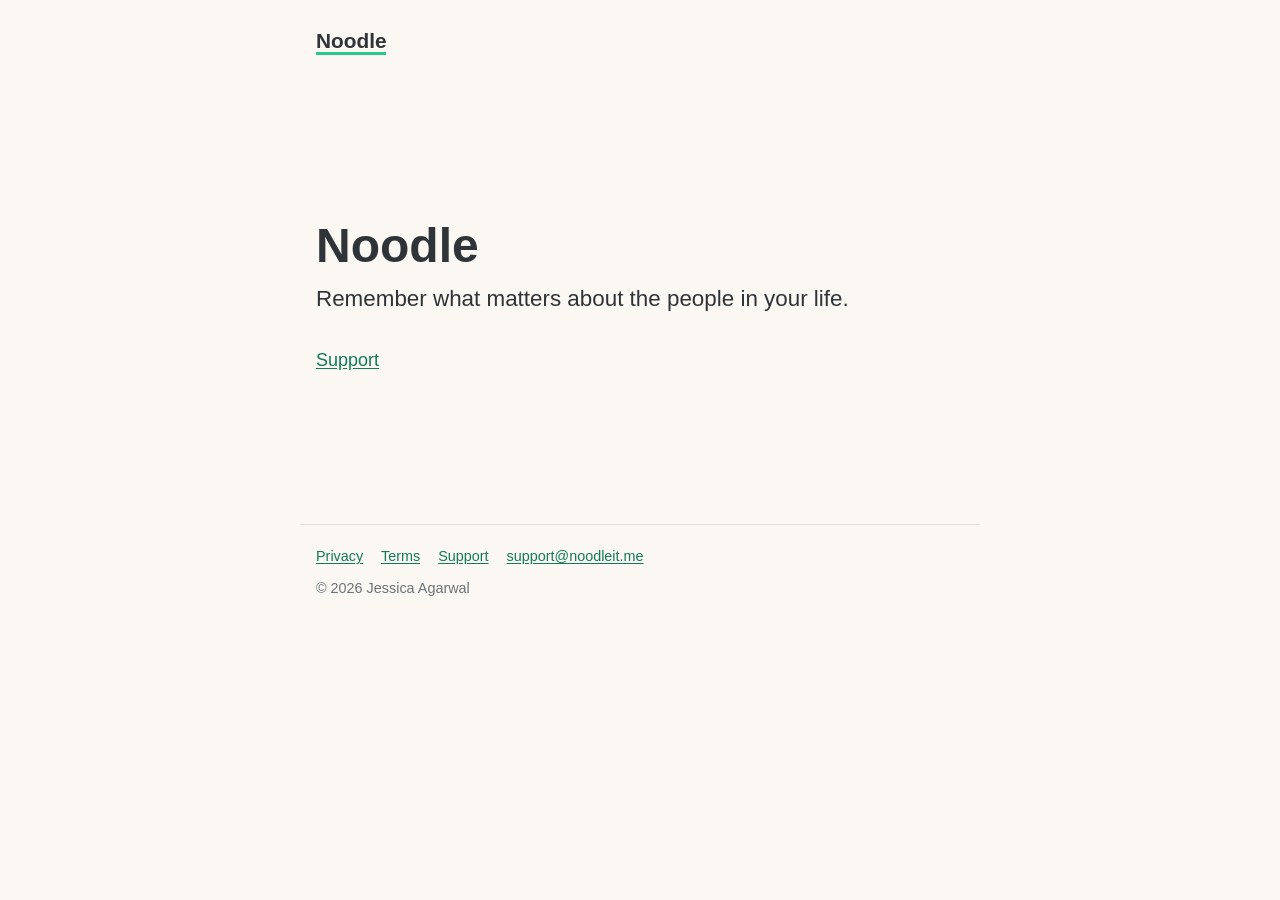
==== index.html @ 2bfbc7de "feat: noodleit.me static site (legal, support, delete-account, landing) Co-Authored-By: Claude Opus " ====
<!doctype html>
<html lang="en">
<head>
<meta charset="utf-8">
<meta name="viewport" content="width=device-width, initial-scale=1">
<meta name="color-scheme" content="light">
<title>Noodle</title>
<link rel="stylesheet" href="/style.css">
</head>
<body>
<header class="site-header"><a class="brand" href="/">Noodle</a></header>
<main>
<section class="hero">
<h1>Noodle</h1>
<p class="promise">Remember what matters about the people in your life.</p>
<!-- App Store badge goes here after approval -->
<p><a href="/support/">Support</a></p>
</section>
</main>
<footer class="site-footer">
<nav><a href="/privacy/">Privacy</a> <a href="/terms/">Terms</a> <a href="/support/">Support</a> <a href="mailto:support@noodleit.me">support@noodleit.me</a></nav>
<p>&copy; 2026 Jessica Agarwal</p>
</footer>
</body>
</html>
---- style.css ----
:root{--mint:#28C78E;--paper:#FBF8F3;--ink:#2F3438;--muted:#6b7378;--line:#e6e0d6}
*{box-sizing:border-box}
html{-webkit-text-size-adjust:100%}
body{margin:0;background:var(--paper);color:var(--ink);font:18px/1.65 -apple-system,BlinkMacSystemFont,"Segoe UI",Roboto,Helvetica,Arial,sans-serif}
.site-header,main,.site-footer{max-width:680px;margin:0 auto;padding-left:16px;padding-right:16px}
.site-header{padding-top:24px;padding-bottom:8px}
.brand{font-weight:700;font-size:1.3rem;color:var(--ink);text-decoration:none;border-bottom:3px solid var(--mint)}
main{padding-top:16px;padding-bottom:40px;overflow-wrap:anywhere}
h1{font-size:2rem;line-height:1.2;margin:1.2rem 0 .6rem}
h2{font-size:1.3rem;line-height:1.3;margin:2rem 0 .5rem}
h3{font-size:1.1rem;margin:1.5rem 0 .4rem}
a{color:#127a57;text-underline-offset:2px}
hr{border:0;border-top:1px solid var(--line);margin:1.5rem 0}
.trust{background:#fff;border-left:4px solid var(--mint);border-radius:6px;padding:12px 16px}
.table-wrap{overflow-x:auto;-webkit-overflow-scrolling:touch}
table{border-collapse:collapse;width:100%;font-size:.9rem;line-height:1.4}
th,td{border:1px solid var(--line);padding:8px;text-align:left;vertical-align:top}
th{background:#fff}
.hero{padding:15vh 0 10vh}
.hero h1{font-size:3rem;margin:0}
.promise{font-size:1.4rem;line-height:1.4;margin:.5rem 0 2rem}
.site-footer{border-top:1px solid var(--line);padding-top:20px;padding-bottom:40px;font-size:.9rem;color:var(--muted)}
.site-footer nav a{margin-right:14px;white-space:nowrap}
.site-footer p{margin:.5rem 0 0}
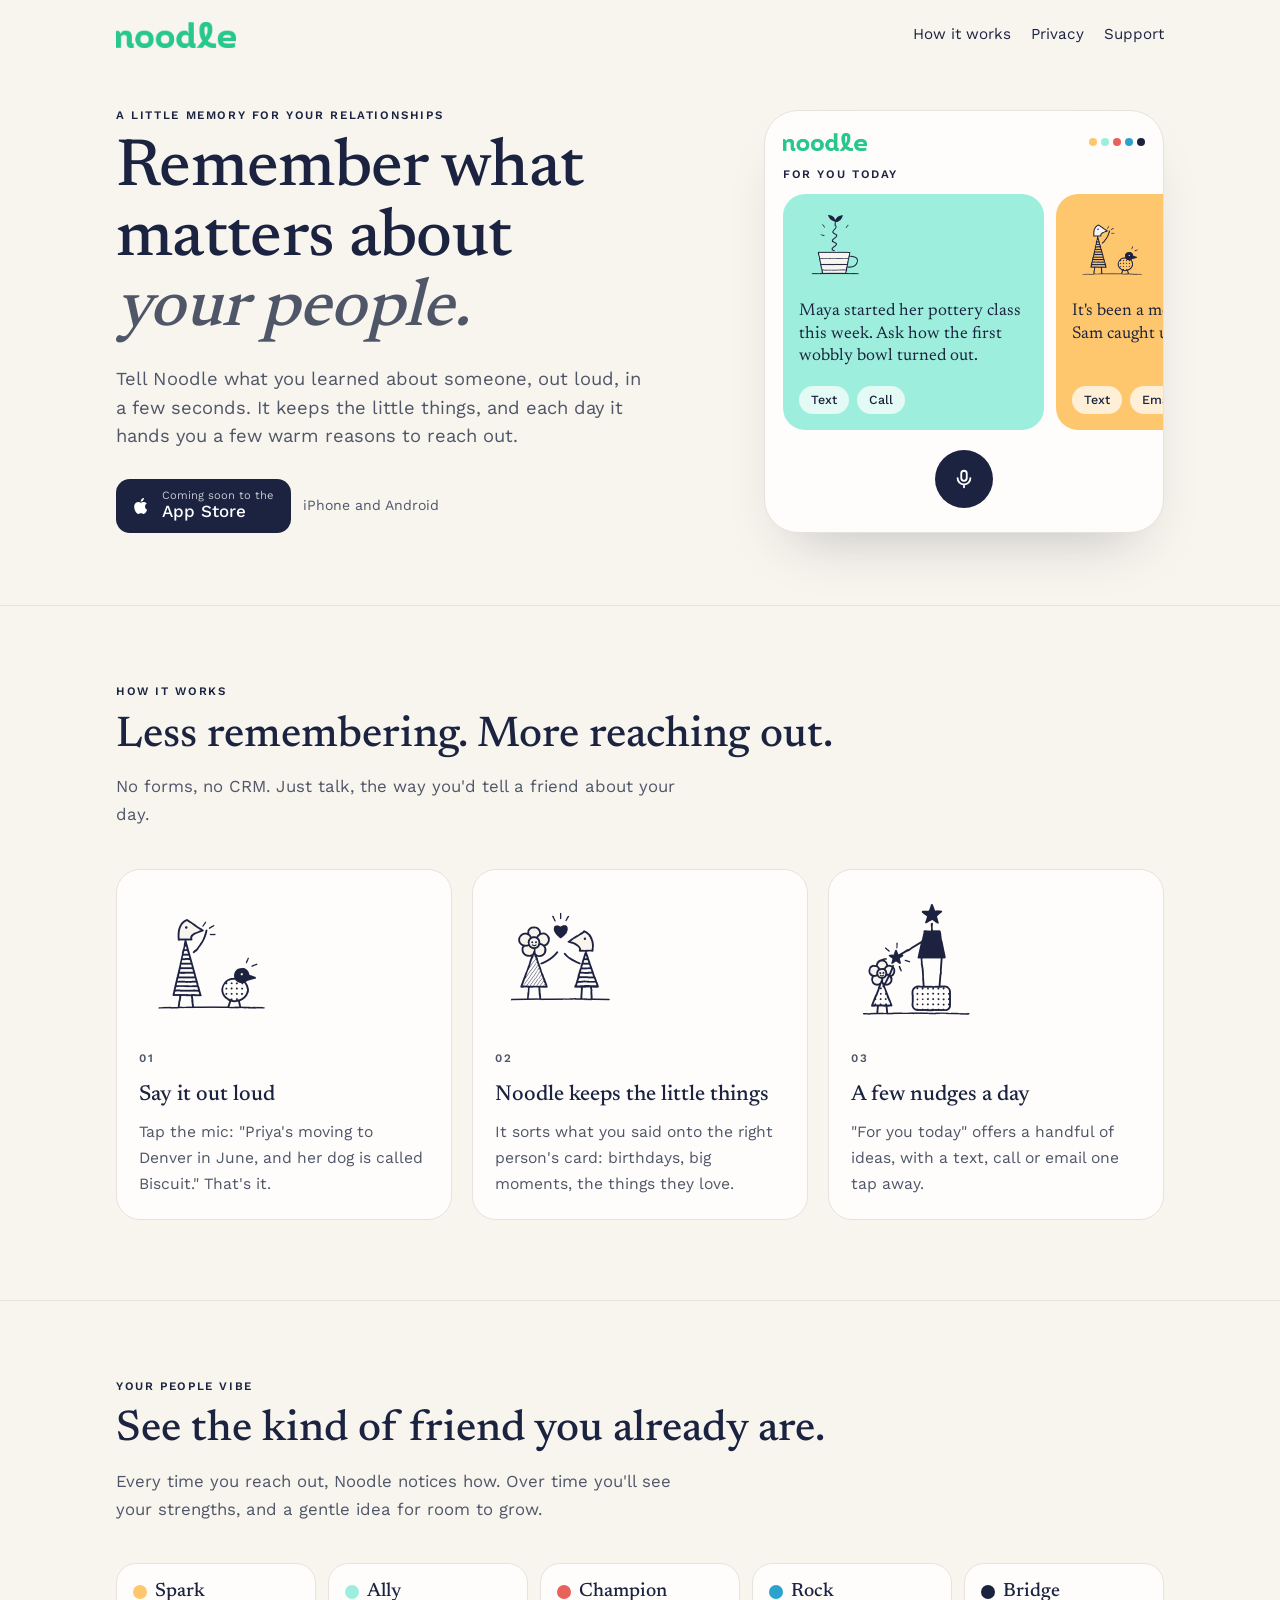
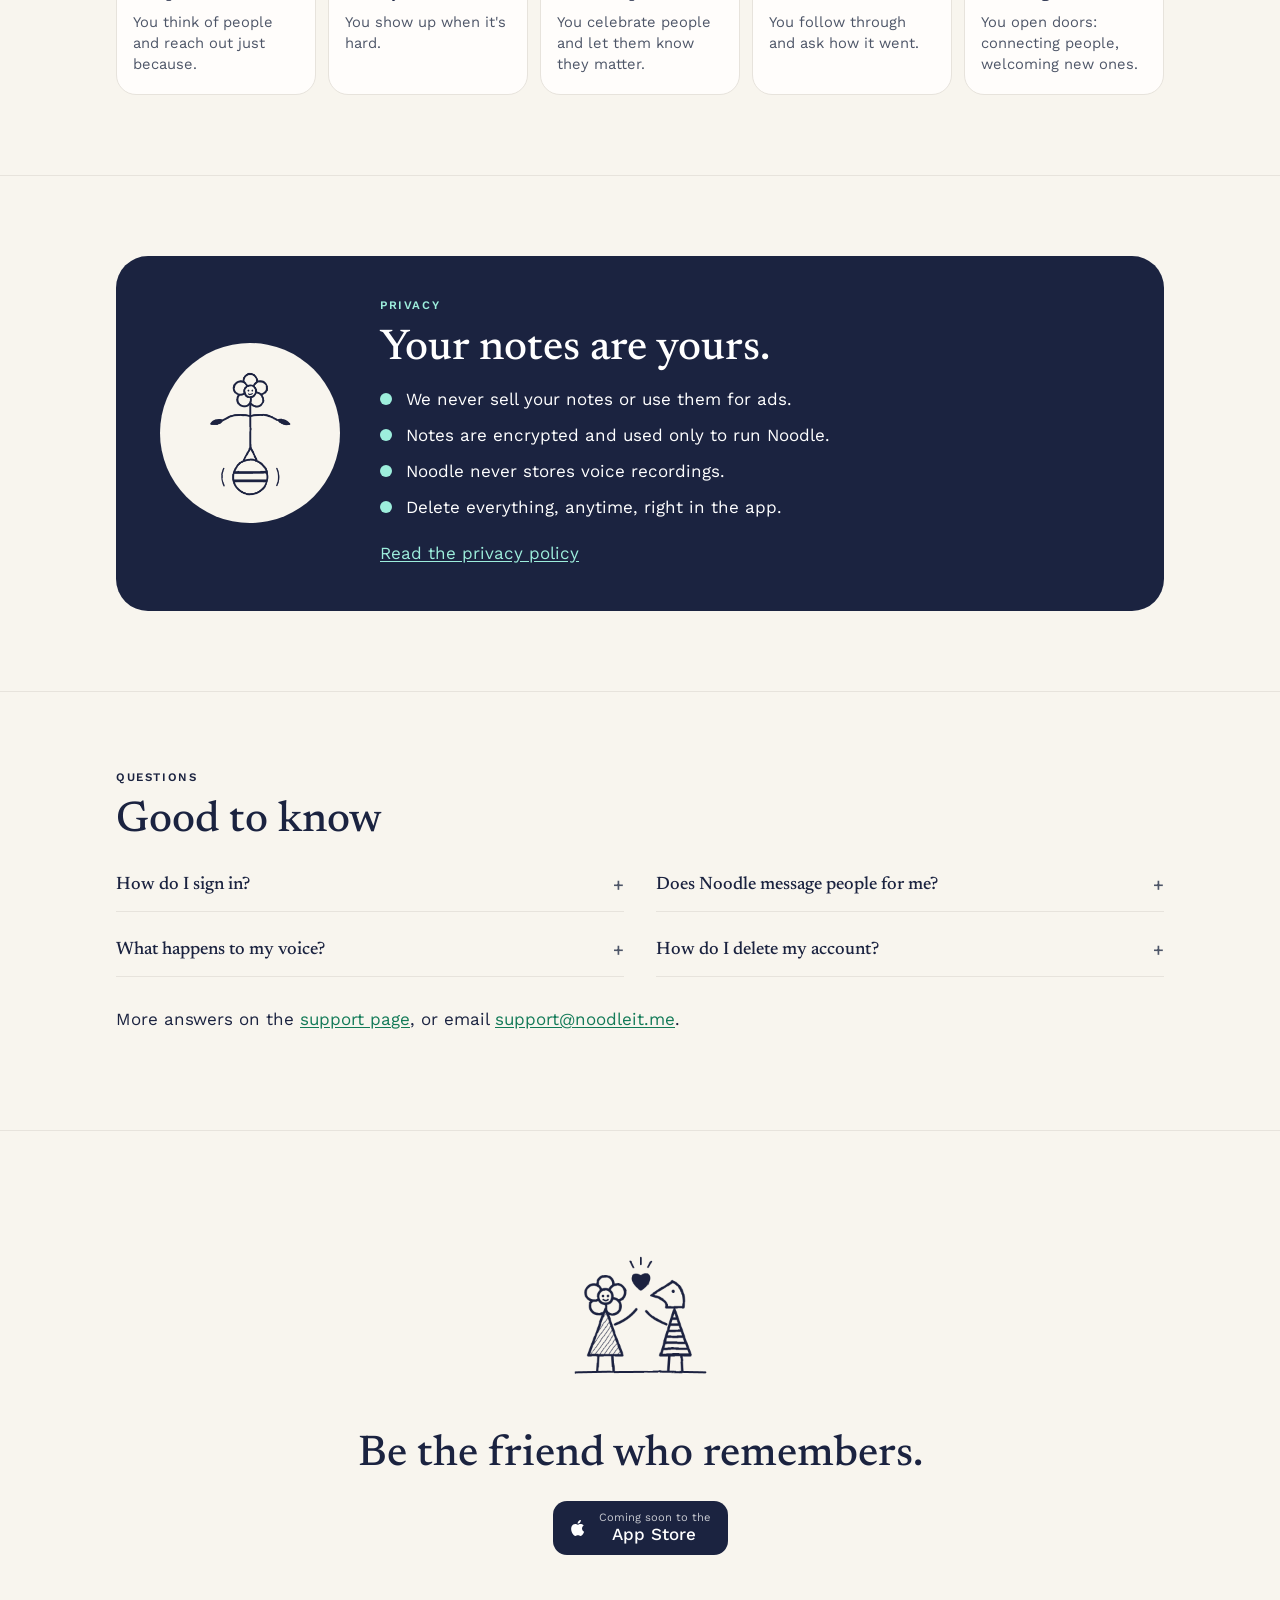
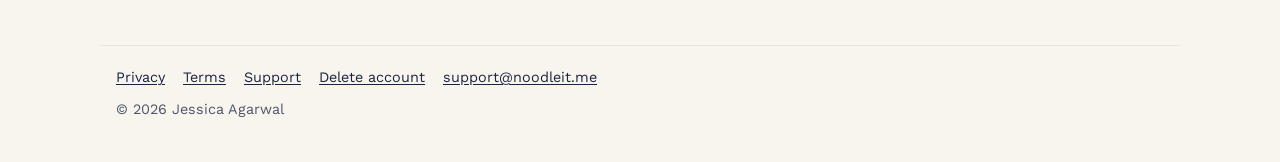
==== commit efaf24d1: "feat: one-page home in the app's Round-4 look Newsreader/Work Sans, navy + card tints, For-you-today" ====
--- a/index.html
+++ b/index.html
@@ -4,22 +4,162 @@
 <meta charset="utf-8">
 <meta name="viewport" content="width=device-width, initial-scale=1">
 <meta name="color-scheme" content="light">
-<title>Noodle</title>
+<title>Noodle — remember what matters about your people</title>
+<meta name="description" content="Noodle remembers the little things about the people in your life, and gives you a few warm reasons to reach out each day.">
+<meta property="og:title" content="Noodle">
+<meta property="og:description" content="Remember what matters about the people in your life.">
+<meta property="og:image" content="https://noodleit.me/img/icon.png">
+<link rel="icon" href="/favicon.png">
+<link rel="apple-touch-icon" href="/apple-touch-icon.png">
+<link rel="preload" href="/fonts/Newsreader-Regular.ttf" as="font" type="font/ttf" crossorigin>
 <link rel="stylesheet" href="/style.css">
 </head>
-<body>
-<header class="site-header"><a class="brand" href="/">Noodle</a></header>
+<body class="home">
+
+<div class="wrap">
+<header class="top">
+  <a href="/" aria-label="Noodle home"><img class="logo" src="/img/logo.png" alt="noodle" width="603" height="129"></a>
+  <nav>
+    <a class="opt" href="#how">How it works</a>
+    <a class="opt" href="#privacy">Privacy</a>
+    <a href="/support/">Support</a>
+  </nav>
+</header>
+</div>
+
 <main>
-<section class="hero">
-<h1>Noodle</h1>
-<p class="promise">Remember what matters about the people in your life.</p>
-<!-- App Store badge goes here after approval -->
-<p><a href="/support/">Support</a></p>
+<div class="wrap">
+  <section class="hero">
+    <div>
+      <p class="eyebrow">A little memory for your relationships</p>
+      <h1>Remember what matters about <em>your people.</em></h1>
+      <p class="lede">Tell Noodle what you learned about someone, out loud, in a few seconds. It keeps the little things, and each day it hands you a few warm reasons to reach out.</p>
+      <div class="get">
+        <!-- Swap for the official App Store badge + link after approval -->
+        <span class="store soon" aria-label="Coming soon to the App Store">
+          <svg viewBox="0 0 24 24" fill="#fff" aria-hidden="true"><path d="M16.37 12.6c-.02-2.2 1.8-3.26 1.88-3.31-1.03-1.5-2.62-1.7-3.18-1.73-1.35-.14-2.64.8-3.33.8-.69 0-1.74-.78-2.86-.76-1.47.02-2.83.86-3.59 2.17-1.53 2.66-.39 6.6 1.1 8.75.73 1.05 1.6 2.24 2.73 2.2 1.1-.05 1.51-.71 2.84-.71 1.32 0 1.7.71 2.86.69 1.18-.02 1.93-1.07 2.65-2.13.84-1.22 1.18-2.4 1.2-2.47-.03-.01-2.3-.88-2.3-3.5ZM14.2 6.13c.6-.73 1.01-1.75.9-2.76-.87.04-1.92.58-2.54 1.31-.56.64-1.05 1.68-.92 2.67.97.08 1.96-.49 2.56-1.22Z"/></svg>
+          <span><small>Coming soon to the</small>App Store</span>
+        </span>
+        <span class="note">iPhone and Android</span>
+      </div>
+    </div>
+
+    <div class="mock" aria-label="Example of Noodle's home screen">
+      <div class="bar">
+        <img src="/img/logo.png" alt="" width="603" height="129">
+        <span class="dots" aria-hidden="true"><i style="background:var(--spark)"></i><i style="background:var(--ally)"></i><i style="background:var(--champion)"></i><i style="background:var(--rock)"></i><i style="background:var(--bridge)"></i></span>
+      </div>
+      <p class="eyebrow">For you today</p>
+      <div class="cards" aria-hidden="true">
+        <div class="c" style="background:var(--mint)">
+          <img src="/img/joys.png" alt="">
+          <p>Maya started her pottery class this week. Ask how the first wobbly bowl turned out.</p>
+          <div class="acts"><span>Text</span><span>Call</span></div>
+        </div>
+        <div class="c" style="background:var(--butter)">
+          <img src="/img/hello.png" alt="">
+          <p>It's been a month since you and Sam caught up.</p>
+          <div class="acts"><span>Text</span><span>Email</span></div>
+        </div>
+      </div>
+      <div class="mic" aria-hidden="true"><span><svg viewBox="0 0 24 24" fill="none" stroke="#fff" stroke-width="2" stroke-linecap="round"><rect x="9" y="3" width="6" height="11" rx="3"/><path d="M5 11a7 7 0 0 0 14 0M12 18v3"/></svg></span></div>
+    </div>
+  </section>
+</div>
+
+<section class="band" id="how">
+<div class="wrap">
+  <p class="eyebrow">How it works</p>
+  <h2>Less remembering. More reaching out.</h2>
+  <p class="sub">No forms, no CRM. Just talk, the way you'd tell a friend about your day.</p>
+  <div class="steps">
+    <div class="step">
+      <img src="/img/hello.png" alt="" width="600" height="600">
+      <span class="n">01</span>
+      <h3>Say it out loud</h3>
+      <p>Tap the mic: "Priya's moving to Denver in June, and her dog is called Biscuit." That's it.</p>
+    </div>
+    <div class="step">
+      <img src="/img/friends.png" alt="" width="600" height="600">
+      <span class="n">02</span>
+      <h3>Noodle keeps the little things</h3>
+      <p>It sorts what you said onto the right person's card: birthdays, big moments, the things they love.</p>
+    </div>
+    <div class="step">
+      <img src="/img/reach.png" alt="" width="600" height="600">
+      <span class="n">03</span>
+      <h3>A few nudges a day</h3>
+      <p>"For you today" offers a handful of ideas, with a text, call or email one tap away.</p>
+    </div>
+  </div>
+</div>
+</section>
+
+<section class="band">
+<div class="wrap">
+  <p class="eyebrow">Your people vibe</p>
+  <h2>See the kind of friend you already are.</h2>
+  <p class="sub">Every time you reach out, Noodle notices how. Over time you'll see your strengths, and a gentle idea for room to grow.</p>
+  <div class="traits">
+    <div class="trait"><div class="sw"><i style="background:var(--spark)"></i>Spark</div><p>You think of people and reach out just because.</p></div>
+    <div class="trait"><div class="sw"><i style="background:var(--ally)"></i>Ally</div><p>You show up when it's hard.</p></div>
+    <div class="trait"><div class="sw"><i style="background:var(--champion)"></i>Champion</div><p>You celebrate people and let them know they matter.</p></div>
+    <div class="trait"><div class="sw"><i style="background:var(--rock)"></i>Rock</div><p>You follow through and ask how it went.</p></div>
+    <div class="trait"><div class="sw"><i style="background:var(--bridge)"></i>Bridge</div><p>You open doors: connecting people, welcoming new ones.</p></div>
+  </div>
+</div>
+</section>
+
+<section class="band" id="privacy">
+<div class="wrap">
+  <div class="privacy">
+    <img src="/img/balance.png" alt="" width="600" height="600">
+    <div>
+      <p class="eyebrow" style="color:var(--mint)">Privacy</p>
+      <h2>Your notes are yours.</h2>
+      <ul>
+        <li>We never sell your notes or use them for ads.</li>
+        <li>Notes are encrypted and used only to run Noodle.</li>
+        <li>Noodle never stores voice recordings.</li>
+        <li>Delete everything, anytime, right in the app.</li>
+      </ul>
+      <a href="/privacy/">Read the privacy policy</a>
+    </div>
+  </div>
+</div>
+</section>
+
+<section class="band" id="faq">
+<div class="wrap">
+  <p class="eyebrow">Questions</p>
+  <h2>Good to know</h2>
+  <div class="faq">
+    <details><summary>How do I sign in?</summary><p>Enter your email and Noodle sends you a one-time code. No password to remember.</p></details>
+    <details><summary>Does Noodle message people for me?</summary><p>No. Noodle suggests; you decide. Tapping Text, Call or Email opens your own phone app with you in control.</p></details>
+    <details><summary>What happens to my voice?</summary><p>It's turned into text on your phone when your phone supports it, otherwise by Apple's or Google's speech service. Recordings are never stored.</p></details>
+    <details><summary>How do I delete my account?</summary><p>In the app, open your profile and choose Delete account, or follow the steps on the <a href="/delete-account/">delete account page</a>.</p></details>
+  </div>
+  <p style="margin-top:28px">More answers on the <a href="/support/">support page</a>, or email <a href="mailto:support@noodleit.me">support@noodleit.me</a>.</p>
+</div>
+</section>
+
+<section class="band closer">
+<div class="wrap">
+  <img src="/img/friends.png" alt="" width="600" height="600">
+  <h2>Be the friend who remembers.</h2>
+  <div class="get">
+    <span class="store soon" aria-label="Coming soon to the App Store">
+      <svg viewBox="0 0 24 24" fill="#fff" aria-hidden="true"><path d="M16.37 12.6c-.02-2.2 1.8-3.26 1.88-3.31-1.03-1.5-2.62-1.7-3.18-1.73-1.35-.14-2.64.8-3.33.8-.69 0-1.74-.78-2.86-.76-1.47.02-2.83.86-3.59 2.17-1.53 2.66-.39 6.6 1.1 8.75.73 1.05 1.6 2.24 2.73 2.2 1.1-.05 1.51-.71 2.84-.71 1.32 0 1.7.71 2.86.69 1.18-.02 1.93-1.07 2.65-2.13.84-1.22 1.18-2.4 1.2-2.47-.03-.01-2.3-.88-2.3-3.5ZM14.2 6.13c.6-.73 1.01-1.75.9-2.76-.87.04-1.92.58-2.54 1.31-.56.64-1.05 1.68-.92 2.67.97.08 1.96-.49 2.56-1.22Z"/></svg>
+      <span><small>Coming soon to the</small>App Store</span>
+    </span>
+  </div>
+</div>
 </section>
 </main>
+
 <footer class="site-footer">
-<nav><a href="/privacy/">Privacy</a> <a href="/terms/">Terms</a> <a href="/support/">Support</a> <a href="mailto:support@noodleit.me">support@noodleit.me</a></nav>
-<p>&copy; 2026 Jessica Agarwal</p>
+  <nav><a href="/privacy/">Privacy</a><a href="/terms/">Terms</a><a href="/support/">Support</a><a href="/delete-account/">Delete account</a><a href="mailto:support@noodleit.me">support@noodleit.me</a></nav>
+  <p>&copy; 2026 Jessica Agarwal</p>
 </footer>
 </body>
 </html>
--- a/style.css
+++ b/style.css
@@ -1,24 +1,139 @@
-:root{--mint:#28C78E;--paper:#FBF8F3;--ink:#2F3438;--muted:#6b7378;--line:#e6e0d6}
+@font-face{font-family:"Newsreader";src:url(/fonts/Newsreader-Regular.ttf) format("truetype");font-weight:400;font-display:swap}
+@font-face{font-family:"Newsreader";src:url(/fonts/Newsreader-Medium.ttf) format("truetype");font-weight:500;font-display:swap}
+@font-face{font-family:"Work Sans";src:url(/fonts/WorkSans-Regular.ttf) format("truetype");font-weight:400;font-display:swap}
+@font-face{font-family:"Work Sans";src:url(/fonts/WorkSans-Medium.ttf) format("truetype");font-weight:500;font-display:swap}
+@font-face{font-family:"Work Sans";src:url(/fonts/WorkSans-SemiBold.ttf) format("truetype");font-weight:600;font-display:swap}
+
+/* Same palette as the app's Round-4 Home (src/theme.ts colors.home + trait colors). */
+:root{
+  --ground:#F8F5EE;--card:#FFFDFB;--navy:#1B2340;--muted:#4E5668;--line:#E7E3DC;
+  --mint:#9DEEDC;--coral:#FA8577;--butter:#FFC76D;--sky:#BFE3EE;
+  --spark:#FFC76D;--ally:#9DEEDC;--champion:#E8615C;--rock:#2BA3CB;--bridge:#1B2340;
+  --brand:#28C78E;--link:#127a57;
+  --serif:"Newsreader",Georgia,"Times New Roman",serif;
+  --sans:"Work Sans",-apple-system,BlinkMacSystemFont,"Segoe UI",Roboto,Helvetica,Arial,sans-serif;
+}
 *{box-sizing:border-box}
-html{-webkit-text-size-adjust:100%}
-body{margin:0;background:var(--paper);color:var(--ink);font:18px/1.65 -apple-system,BlinkMacSystemFont,"Segoe UI",Roboto,Helvetica,Arial,sans-serif}
+html{-webkit-text-size-adjust:100%;scroll-behavior:smooth}
+body{margin:0;background:var(--ground);color:var(--navy);font:17px/1.65 var(--sans)}
+img{max-width:100%;height:auto;display:block}
+a{color:var(--link);text-underline-offset:2px}
+
+/* ---------- Shared shell (legal / support pages) ---------- */
 .site-header,main,.site-footer{max-width:680px;margin:0 auto;padding-left:16px;padding-right:16px}
 .site-header{padding-top:24px;padding-bottom:8px}
-.brand{font-weight:700;font-size:1.3rem;color:var(--ink);text-decoration:none;border-bottom:3px solid var(--mint)}
+.brand{font:500 1.5rem/1 var(--serif);color:var(--navy);text-decoration:none;border-bottom:3px solid var(--brand)}
 main{padding-top:16px;padding-bottom:40px;overflow-wrap:anywhere}
-h1{font-size:2rem;line-height:1.2;margin:1.2rem 0 .6rem}
-h2{font-size:1.3rem;line-height:1.3;margin:2rem 0 .5rem}
-h3{font-size:1.1rem;margin:1.5rem 0 .4rem}
-a{color:#127a57;text-underline-offset:2px}
+h1,h2,h3{font-family:var(--serif);font-weight:500;color:var(--navy)}
+h1{font-size:2.2rem;line-height:1.15;margin:1.2rem 0 .6rem}
+h2{font-size:1.45rem;line-height:1.25;margin:2rem 0 .5rem}
+h3{font-size:1.15rem;margin:1.5rem 0 .4rem}
 hr{border:0;border-top:1px solid var(--line);margin:1.5rem 0}
-.trust{background:#fff;border-left:4px solid var(--mint);border-radius:6px;padding:12px 16px}
+.trust{background:var(--card);border-left:4px solid var(--brand);border-radius:10px;padding:12px 16px}
 .table-wrap{overflow-x:auto;-webkit-overflow-scrolling:touch}
 table{border-collapse:collapse;width:100%;font-size:.9rem;line-height:1.4}
 th,td{border:1px solid var(--line);padding:8px;text-align:left;vertical-align:top}
-th{background:#fff}
-.hero{padding:15vh 0 10vh}
-.hero h1{font-size:3rem;margin:0}
-.promise{font-size:1.4rem;line-height:1.4;margin:.5rem 0 2rem}
+th{background:var(--card)}
 .site-footer{border-top:1px solid var(--line);padding-top:20px;padding-bottom:40px;font-size:.9rem;color:var(--muted)}
-.site-footer nav a{margin-right:14px;white-space:nowrap}
+.site-footer nav a{margin-right:14px;white-space:nowrap;color:var(--navy)}
 .site-footer p{margin:.5rem 0 0}
+
+/* ---------- Home page ---------- */
+.home .wrap{max-width:1080px;margin:0 auto;padding:0 16px}
+.home main{max-width:none;padding:0}
+.top{display:flex;align-items:center;justify-content:space-between;gap:16px;padding:22px 0}
+.top .logo{width:120px}
+.top nav{display:flex;gap:20px;font-size:.95rem}
+.top nav a{color:var(--navy);text-decoration:none}
+.top nav a:hover{text-decoration:underline}
+
+.eyebrow{font:600 .72rem/1 var(--sans);letter-spacing:.14em;text-transform:uppercase;color:var(--navy);margin:0 0 14px}
+
+.hero{display:grid;grid-template-columns:1.05fr .95fr;gap:48px;align-items:center;padding:40px 0 72px}
+.hero h1{font-size:clamp(2.5rem,5.6vw,4.2rem);line-height:1.04;letter-spacing:-.01em;margin:0 0 20px}
+.hero h1 em{font-style:italic;color:var(--muted)}
+.hero .lede{font-size:1.15rem;line-height:1.55;color:var(--muted);max-width:30em;margin:0 0 28px}
+.get{display:flex;flex-wrap:wrap;gap:12px;align-items:center}
+.store{display:inline-flex;align-items:center;gap:10px;background:var(--navy);color:#fff;text-decoration:none;
+  border-radius:14px;padding:11px 18px 11px 14px;font-weight:500;line-height:1.15}
+.store small{display:block;font-size:.7rem;opacity:.75;font-weight:400}
+.store svg{width:22px;height:22px;flex:none}
+.store.soon{cursor:default}
+.get .note{font-size:.88rem;color:var(--muted)}
+
+/* Phone-ish mock of Home's "For you today" row */
+.mock{position:relative;background:var(--card);border:1px solid var(--line);border-radius:34px;padding:22px 18px 24px;
+  box-shadow:0 30px 60px -30px rgba(27,35,64,.28);max-width:400px;width:100%;margin-left:auto;overflow:hidden}
+.mock .bar{display:flex;align-items:center;justify-content:space-between;margin-bottom:18px}
+.mock .bar img{width:84px}
+.dots{display:flex;gap:4px}
+.dots i{width:8px;height:8px;border-radius:50%;display:block}
+.mock .head{font:400 1.2rem/1.3 var(--serif);margin:0 0 18px}
+.cards{display:flex;gap:12px}
+.c{flex:0 0 72%;border-radius:22px;padding:16px;display:flex;flex-direction:column;gap:10px;min-height:236px}
+.c img{width:84px;margin:-4px 0 0 -6px}
+.c p{font:400 1.06rem/1.32 var(--serif);margin:0;flex:1}
+.c .acts{display:flex;gap:8px}
+.c .acts span{font:500 .78rem/1 var(--sans);background:rgba(255,255,255,.72);border-radius:999px;padding:8px 12px}
+.mic{display:flex;justify-content:center;margin-top:20px}
+.mic span{width:58px;height:58px;border-radius:50%;background:var(--navy);display:grid;place-items:center}
+.mic svg{width:22px;height:22px}
+
+.band{padding:80px 0;border-top:1px solid var(--line)}
+.band h2{font-size:clamp(1.9rem,3.6vw,2.7rem);line-height:1.1;margin:0 0 14px;max-width:18em}
+.band .sub{color:var(--muted);max-width:34em;margin:0 0 40px;font-size:1.05rem}
+
+.steps{display:grid;grid-template-columns:repeat(3,1fr);gap:20px}
+.step{background:var(--card);border:1px solid var(--line);border-radius:24px;padding:22px}
+.step img{width:150px;margin:-6px 0 6px -10px}
+.step .n{font:600 .72rem/1 var(--sans);letter-spacing:.14em;color:var(--muted)}
+.step h3{font-size:1.35rem;margin:8px 0 6px}
+.step p{margin:0;color:var(--muted);font-size:.98rem}
+
+.traits{display:grid;grid-template-columns:repeat(5,1fr);gap:12px}
+.trait{border-radius:20px;padding:18px 16px;background:var(--card);border:1px solid var(--line)}
+.trait .sw{display:flex;align-items:center;gap:8px;font:500 1.2rem/1 var(--serif);margin-bottom:10px}
+.trait .sw i{width:14px;height:14px;border-radius:50%;display:block}
+.trait p{margin:0;font-size:.92rem;line-height:1.45;color:var(--muted)}
+
+.privacy{display:grid;grid-template-columns:auto 1fr;gap:40px;align-items:center;background:var(--navy);color:#fff;
+  border-radius:32px;padding:44px}
+.privacy img{width:180px;background:var(--ground);border-radius:50%;padding:12px}
+.privacy h2{color:#fff;margin:0 0 12px}
+.privacy ul{list-style:none;padding:0;margin:0 0 18px;display:grid;gap:8px}
+.privacy li{padding-left:26px;position:relative}
+.privacy li:before{content:"";position:absolute;left:0;top:.5em;width:12px;height:12px;border-radius:50%;background:var(--mint)}
+.privacy a{color:var(--mint)}
+
+.faq{display:grid;grid-template-columns:repeat(2,1fr);gap:12px 32px;align-items:start}
+.faq details{border-bottom:1px solid var(--line);padding:14px 0}
+.faq summary{cursor:pointer;font:500 1.12rem/1.35 var(--serif);list-style:none;display:flex;justify-content:space-between;gap:12px}
+.faq summary::-webkit-details-marker{display:none}
+.faq summary:after{content:"+";font-family:var(--sans);color:var(--muted)}
+.faq details[open] summary:after{content:"–"}
+.faq details p{margin:10px 0 0;color:var(--muted);font-size:.98rem}
+
+.closer{text-align:center;padding:90px 0}
+.closer img{width:200px;margin:0 auto 10px}
+.closer h2{margin:0 auto 22px;max-width:16em}
+.closer .get{justify-content:center}
+
+.home .site-footer{max-width:1080px}
+.home .site-footer nav{display:flex;flex-wrap:wrap;gap:6px 18px}
+.home .site-footer nav a{margin:0}
+
+@media (max-width:860px){
+  .hero{grid-template-columns:1fr;gap:40px;padding:20px 0 56px}
+  .mock{margin:0 auto}
+  .steps{grid-template-columns:1fr}
+  .traits{grid-template-columns:repeat(2,1fr)}
+  .traits .trait:last-child{grid-column:1 / -1}
+  .privacy{grid-template-columns:1fr;padding:32px 24px;gap:20px}
+  .privacy img{width:120px}
+  .faq{grid-template-columns:1fr}
+  .band{padding:60px 0}
+}
+@media (max-width:520px){
+  .top nav a.opt{display:none}
+  .c{flex-basis:80%}
+}
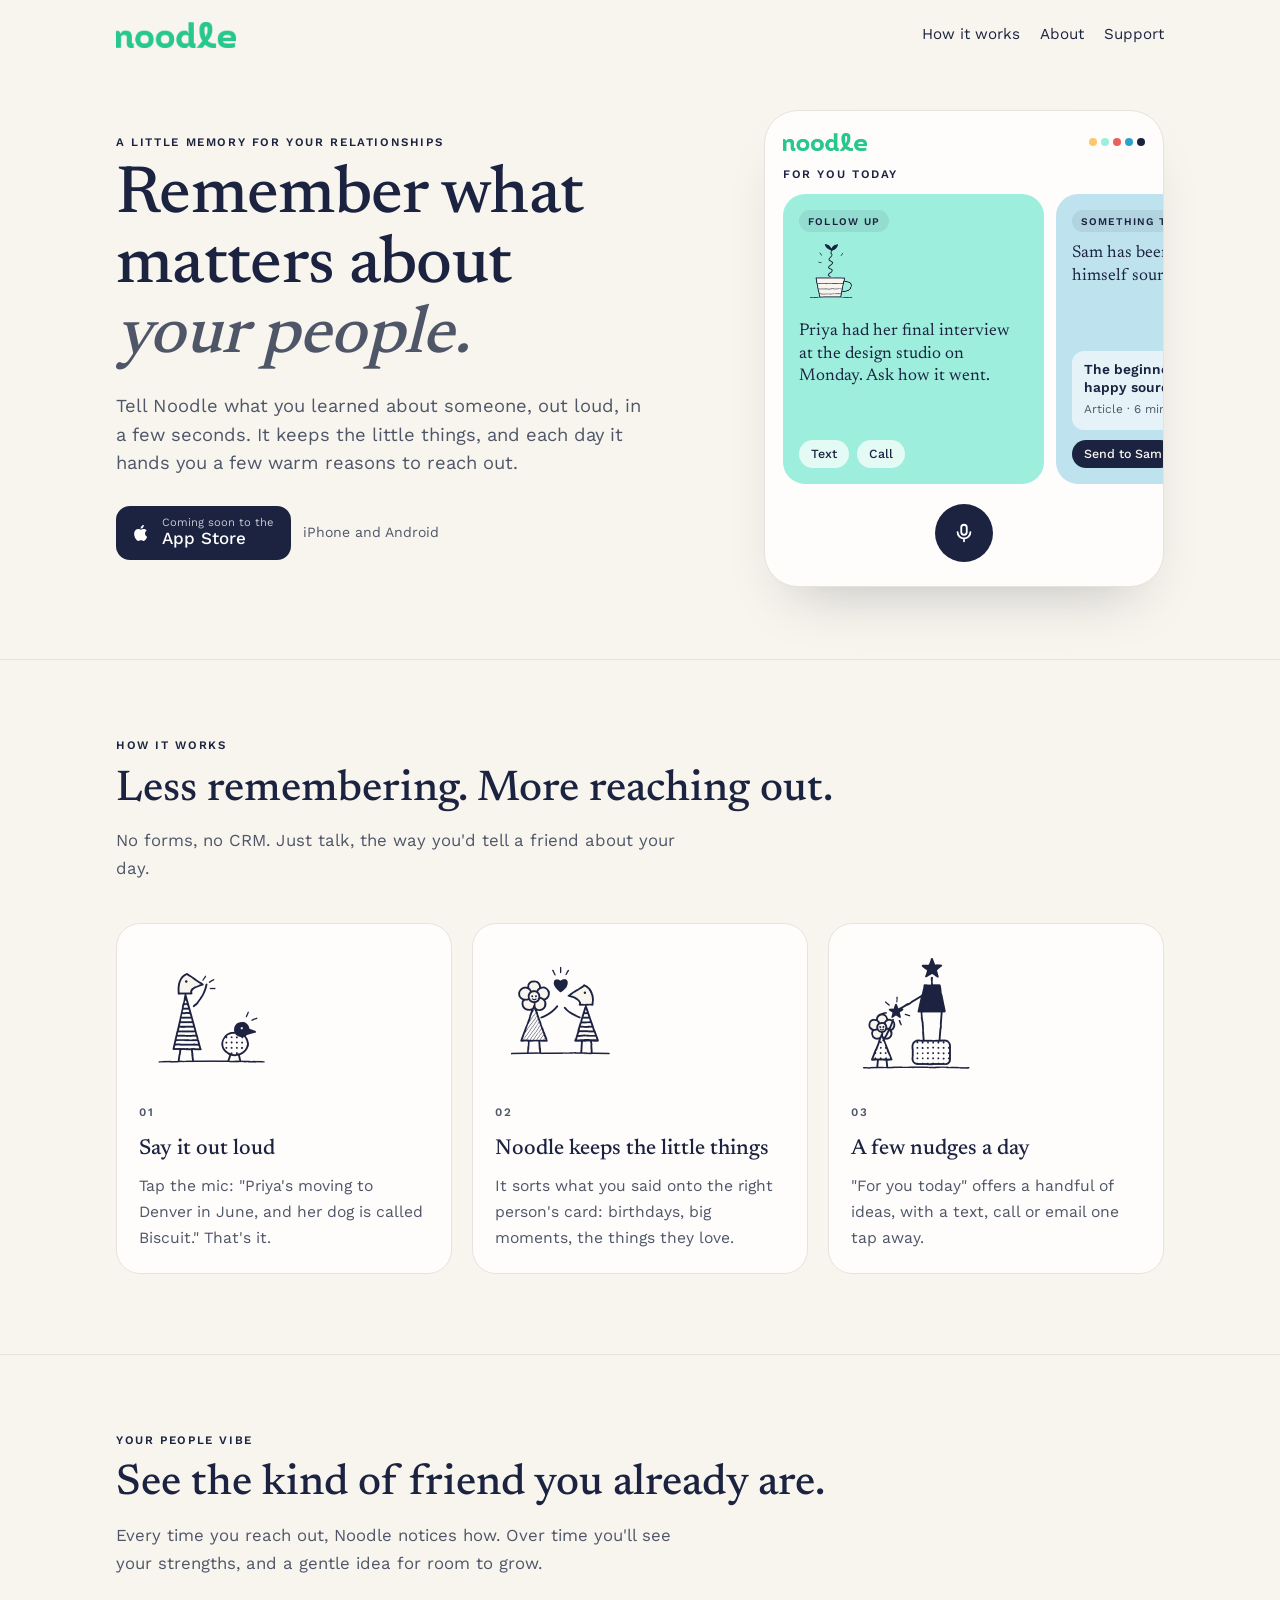
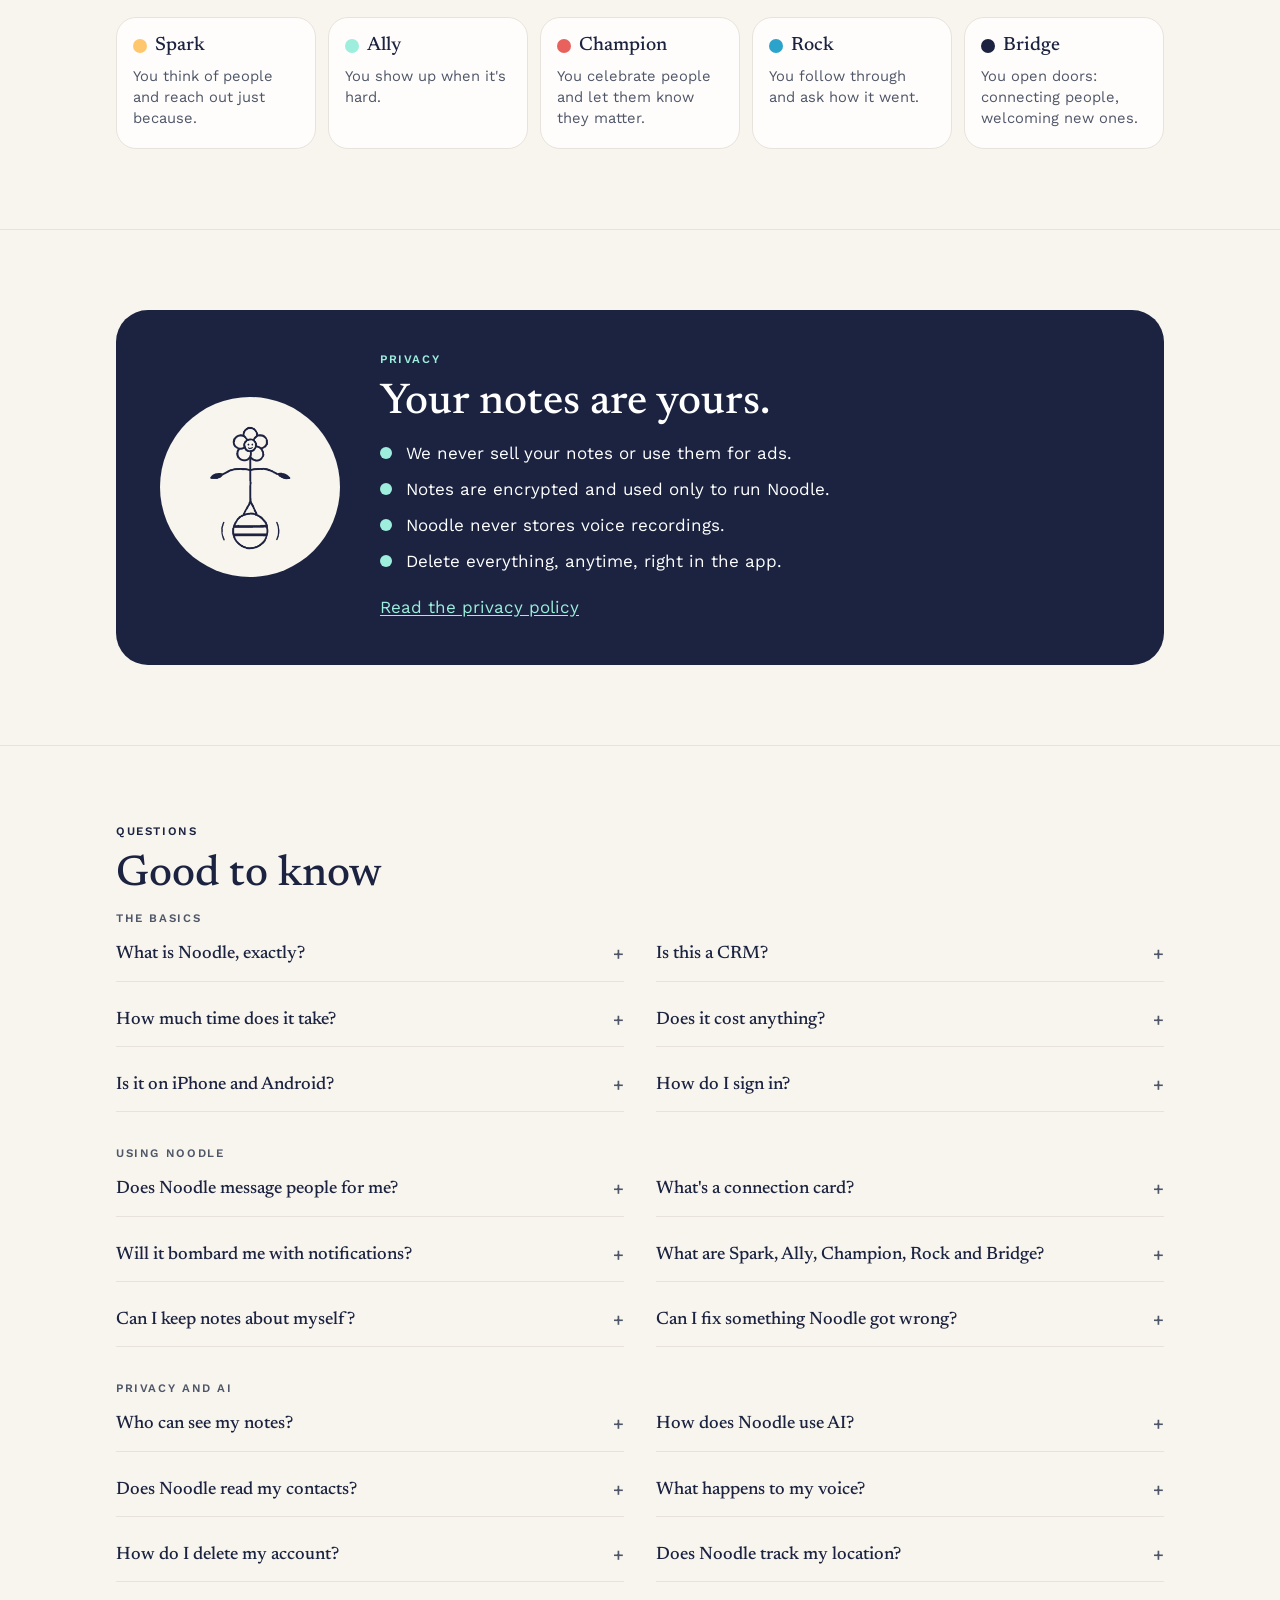
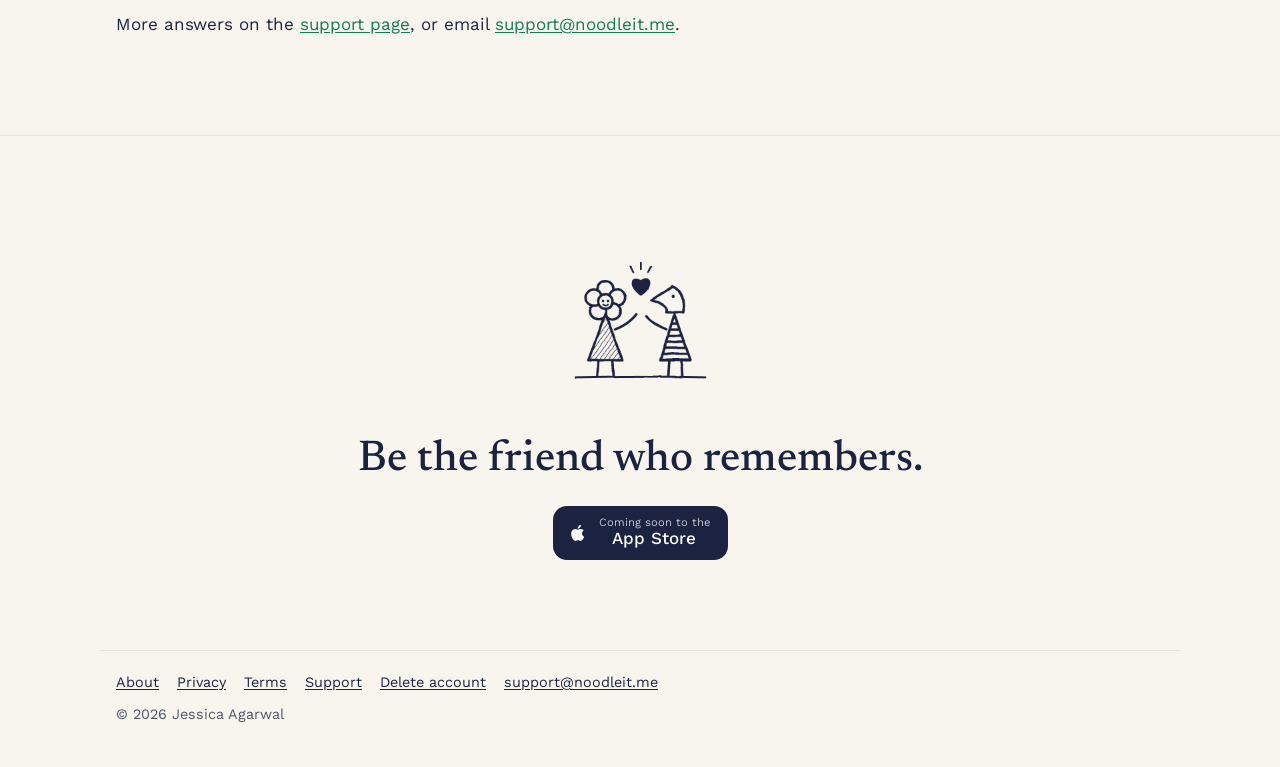
==== commit 131fcf33: "feat: rotating use-case cards, expanded FAQ, About page Hero examples slowly rotate through seven us" ====
--- a/index.html
+++ b/index.html
@@ -21,7 +21,7 @@
   <a href="/" aria-label="Noodle home"><img class="logo" src="/img/logo.png" alt="noodle" width="603" height="129"></a>
   <nav>
     <a class="opt" href="#how">How it works</a>
-    <a class="opt" href="#privacy">Privacy</a>
+    <a href="/about/">About</a>
     <a href="/support/">Support</a>
   </nav>
 </header>
@@ -50,17 +50,52 @@
         <span class="dots" aria-hidden="true"><i style="background:var(--spark)"></i><i style="background:var(--ally)"></i><i style="background:var(--champion)"></i><i style="background:var(--rock)"></i><i style="background:var(--bridge)"></i></span>
       </div>
       <p class="eyebrow">For you today</p>
-      <div class="cards" aria-hidden="true">
+      <!-- Example cards (made-up people). They slowly rotate; see the script at the bottom. -->
+      <div class="viewport" aria-hidden="true">
+      <div class="cards" id="deck">
         <div class="c" style="background:var(--mint)">
+          <span class="tag">Follow up</span>
           <img src="/img/joys.png" alt="">
-          <p>Maya started her pottery class this week. Ask how the first wobbly bowl turned out.</p>
+          <p>Priya had her final interview at the design studio on Monday. Ask how it went.</p>
           <div class="acts"><span>Text</span><span>Call</span></div>
         </div>
+        <div class="c link" style="background:var(--sky)">
+          <span class="tag">Something to share</span>
+          <div class="who"><p>Sam has been teaching himself sourdough.</p><span class="av">S</span></div>
+          <div class="pv"><b>The beginner's guide to a happy sourdough starter</b><small>Article · 6 min read</small></div>
+          <div class="acts"><span class="send">Send to Sam</span><span class="ic" aria-label="More like this"><svg viewBox="0 0 24 24" fill="none" stroke="currentColor" stroke-width="1.8" stroke-linejoin="round"><path d="M7 10v11H3V10h4Zm0 0 4-8c1.7 0 2.6 1.2 2.2 2.9L12.5 9H19a2 2 0 0 1 2 2.3l-1.3 7.6A2.5 2.5 0 0 1 17.2 21H7"/></svg></span><span class="ic" aria-label="Not for them"><svg viewBox="0 0 24 24" fill="none" stroke="currentColor" stroke-width="1.8" stroke-linejoin="round" style="transform:rotate(180deg)"><path d="M7 10v11H3V10h4Zm0 0 4-8c1.7 0 2.6 1.2 2.2 2.9L12.5 9H19a2 2 0 0 1 2 2.3l-1.3 7.6A2.5 2.5 0 0 1 17.2 21H7"/></svg></span></div>
+        </div>
+        <div class="c" style="background:var(--coral)">
+          <span class="tag">Hard week</span>
+          <img src="/img/balance.png" alt="">
+          <p>Dana's mom had surgery last Tuesday. A quick "thinking of you" goes a long way.</p>
+          <div class="acts"><span>Text</span><span>Call</span></div>
+        </div>
         <div class="c" style="background:var(--butter)">
+          <span class="tag">Birthday</span>
+          <img src="/img/reach.png" alt="">
+          <p>Leo turns 40 on Saturday. He's been training for his first marathon.</p>
+          <div class="acts"><span>Text</span><span>Calendar</span></div>
+        </div>
+        <div class="c" style="background:var(--mint)">
+          <span class="tag">Introduce</span>
+          <img src="/img/friends.png" alt="">
+          <p>Maya just moved to Austin, and Jordan has lived there for years. Want to connect them?</p>
+          <div class="acts"><span>Text</span><span>Email</span></div>
+        </div>
+        <div class="c" style="background:var(--coral)">
+          <span class="tag">Celebrate</span>
+          <img src="/img/joys.png" alt="">
+          <p>Alex's short story was just published. Tell them you read it.</p>
+          <div class="acts"><span>Text</span><span>Email</span></div>
+        </div>
+        <div class="c" style="background:var(--butter)">
+          <span class="tag">Been a while</span>
           <img src="/img/hello.png" alt="">
-          <p>It's been a month since you and Sam caught up.</p>
-          <div class="acts"><span>Text</span><span>Email</span></div>
-        </div>
+          <p>It's been two months since you and Theo caught up. He was planning a trip to Lisbon.</p>
+          <div class="acts"><span>Text</span><span>Call</span></div>
+        </div>
+      </div>
       </div>
       <div class="mic" aria-hidden="true"><span><svg viewBox="0 0 24 24" fill="none" stroke="#fff" stroke-width="2" stroke-linecap="round"><rect x="9" y="3" width="6" height="11" rx="3"/><path d="M5 11a7 7 0 0 0 14 0M12 18v3"/></svg></span></div>
     </div>
@@ -133,11 +168,34 @@
 <div class="wrap">
   <p class="eyebrow">Questions</p>
   <h2>Good to know</h2>
+  <h3 class="faq-group">The basics</h3>
   <div class="faq">
+    <details><summary>What is Noodle, exactly?</summary><p>A small memory for the people in your life. You tell it what you learn about someone, and it keeps those details on that person's card. Each day it turns them into a few ideas for reaching out: a follow-up, a birthday, a link they'd love.</p></details>
+    <details><summary>Is this a CRM?</summary><p>No. There are no fields to fill in, pipelines or follow-up quotas. Noodle is built for friends, family and the colleagues you actually care about, and it works from the way you'd naturally talk about them.</p></details>
+    <details><summary>How much time does it take?</summary><p>A few seconds after you see someone, and a minute or two a day if you want to act on an idea. Noodle shows a handful of cards each day, not an inbox to clear.</p></details>
+    <details><summary>Does it cost anything?</summary><p>No. Noodle has no paid features or in-app purchases right now.</p></details>
+    <details><summary>Is it on iPhone and Android?</summary><p>Both. The iPhone app is coming soon to the App Store.</p></details>
     <details><summary>How do I sign in?</summary><p>Enter your email and Noodle sends you a one-time code. No password to remember.</p></details>
-    <details><summary>Does Noodle message people for me?</summary><p>No. Noodle suggests; you decide. Tapping Text, Call or Email opens your own phone app with you in control.</p></details>
-    <details><summary>What happens to my voice?</summary><p>It's turned into text on your phone when your phone supports it, otherwise by Apple's or Google's speech service. Recordings are never stored.</p></details>
-    <details><summary>How do I delete my account?</summary><p>In the app, open your profile and choose Delete account, or follow the steps on the <a href="/delete-account/">delete account page</a>.</p></details>
+  </div>
+
+  <h3 class="faq-group">Using Noodle</h3>
+  <div class="faq">
+    <details><summary>Does Noodle message people for me?</summary><p>Never. Noodle suggests; you decide. Tapping Text, Call or Email opens your own phone app with a draft you can change or ignore.</p></details>
+    <details><summary>What's a connection card?</summary><p>When someone has an interest you've mentioned (sourdough, trail running, a band), Noodle sometimes finds an article or idea they'd enjoy. You can send it to them, or tell Noodle "more like this" or "not for them" so the next one fits better.</p></details>
+    <details><summary>Will it bombard me with notifications?</summary><p>No. Noodle keeps it gentle: usually one short morning note, and you can turn notifications off anytime.</p></details>
+    <details><summary>What are Spark, Ally, Champion, Rock and Bridge?</summary><p>Five ways people show up for each other. Noodle notices which ones your reach-outs lean toward, so you can see your strengths, plus one gentle idea for room to grow. It's a mirror, not a score.</p></details>
+    <details><summary>Can I keep notes about myself?</summary><p>Yes. You have your own card for the things about you, like goals and what you're up to.</p></details>
+    <details><summary>Can I fix something Noodle got wrong?</summary><p>Yes. Open the person or note, tap Edit, and change or delete it.</p></details>
+  </div>
+
+  <h3 class="faq-group">Privacy and AI</h3>
+  <div class="faq">
+    <details><summary>Who can see my notes?</summary><p>Only you. Your notes are encrypted, used only to run Noodle, never sold and never used for ads.</p></details>
+    <details><summary>How does Noodle use AI?</summary><p>To sort what you say onto the right person, write summaries and daily ideas, and answer questions you ask about your people. Note content goes to Anthropic, our AI provider, only when you use those features, and Anthropic doesn't train its models on it.</p></details>
+    <details><summary>Does Noodle read my contacts?</summary><p>No. If you link someone to a contact so you can text or call them from Noodle, you pick that one contact, and it stays on your phone. It's never sent to our servers.</p></details>
+    <details><summary>What happens to my voice?</summary><p>It's turned into text on your phone when your phone supports it, otherwise by Apple's or Google's speech service. Noodle never stores recordings, only the text.</p></details>
+    <details><summary>How do I delete my account?</summary><p>In the app, go to Profile, then Delete account, or follow the steps on the <a href="/delete-account/">delete account page</a>. Your data is deleted, generally within 30 days.</p></details>
+    <details><summary>Does Noodle track my location?</summary><p>No. Noodle doesn't collect location data.</p></details>
   </div>
   <p style="margin-top:28px">More answers on the <a href="/support/">support page</a>, or email <a href="mailto:support@noodleit.me">support@noodleit.me</a>.</p>
 </div>
@@ -158,8 +216,34 @@
 </main>
 
 <footer class="site-footer">
-  <nav><a href="/privacy/">Privacy</a><a href="/terms/">Terms</a><a href="/support/">Support</a><a href="/delete-account/">Delete account</a><a href="mailto:support@noodleit.me">support@noodleit.me</a></nav>
+  <nav><a href="/about/">About</a><a href="/privacy/">Privacy</a><a href="/terms/">Terms</a><a href="/support/">Support</a><a href="/delete-account/">Delete account</a><a href="mailto:support@noodleit.me">support@noodleit.me</a></nav>
   <p>&copy; 2026 Jessica Agarwal</p>
 </footer>
+<script>
+// Slowly rotate the example cards: slide one card left, then move it to the end.
+(function () {
+  var deck = document.getElementById("deck");
+  if (!deck || matchMedia("(prefers-reduced-motion: reduce)").matches) return;
+  var paused = false, busy = false;
+  var mock = deck.closest(".mock");
+  mock.addEventListener("mouseenter", function () { paused = true; });
+  mock.addEventListener("mouseleave", function () { paused = false; });
+  setInterval(function () {
+    if (paused || busy || document.hidden) return;
+    var first = deck.firstElementChild;
+    var step = first.getBoundingClientRect().width + parseFloat(getComputedStyle(deck).columnGap || 12);
+    busy = true;
+    deck.style.transition = "transform 1.1s cubic-bezier(.45,0,.2,1)";
+    deck.style.transform = "translateX(" + -step + "px)";
+    deck.addEventListener("transitionend", function done() {
+      deck.removeEventListener("transitionend", done);
+      deck.style.transition = "none";
+      deck.appendChild(first);
+      deck.style.transform = "none";
+      busy = false;
+    });
+  }, 4800);
+})();
+</script>
 </body>
 </html>
--- a/style.css
+++ b/style.css
@@ -69,12 +69,25 @@
 .dots{display:flex;gap:4px}
 .dots i{width:8px;height:8px;border-radius:50%;display:block}
 .mock .head{font:400 1.2rem/1.3 var(--serif);margin:0 0 18px}
-.cards{display:flex;gap:12px}
-.c{flex:0 0 72%;border-radius:22px;padding:16px;display:flex;flex-direction:column;gap:10px;min-height:236px}
-.c img{width:84px;margin:-4px 0 0 -6px}
+.viewport{overflow:hidden;margin:0 -18px;padding:0 18px}
+.cards{display:flex;gap:12px;will-change:transform}
+.c{flex:0 0 72%;border-radius:22px;padding:16px;display:flex;flex-direction:column;gap:10px;min-height:290px}
+.c .tag{align-self:flex-start;font:600 .64rem/1 var(--sans);letter-spacing:.12em;text-transform:uppercase;
+  background:rgba(27,35,64,.08);border-radius:999px;padding:6px 9px}
+.c img{width:76px;margin:-6px 0 -2px -6px}
 .c p{font:400 1.06rem/1.32 var(--serif);margin:0;flex:1}
-.c .acts{display:flex;gap:8px}
+.c .acts{display:flex;gap:8px;align-items:center}
 .c .acts span{font:500 .78rem/1 var(--sans);background:rgba(255,255,255,.72);border-radius:999px;padding:8px 12px}
+/* Connection card: line + photo, article preview, Send to {name} + thumbs (mirrors DeckCard) */
+.c.link .who{display:flex;gap:10px;align-items:flex-start;flex:1}
+.c.link .av{flex:none;width:46px;height:46px;border-radius:50%;background:var(--navy);color:var(--ground);
+  display:grid;place-items:center;font:500 1.15rem/1 var(--serif)}
+.c.link .pv{background:rgba(255,255,255,.6);border-radius:12px;padding:10px 12px;display:grid;gap:3px}
+.c.link .pv b{font:600 .86rem/1.3 var(--sans)}
+.c.link .pv small{font-size:.74rem;color:var(--muted)}
+.c .acts .send{background:var(--navy);color:var(--ground)}
+.c .acts .ic{background:none;padding:4px;display:grid}
+.c .acts .ic svg{width:17px;height:17px;opacity:.7}
 .mic{display:flex;justify-content:center;margin-top:20px}
 .mic span{width:58px;height:58px;border-radius:50%;background:var(--navy);display:grid;place-items:center}
 .mic svg{width:22px;height:22px}
@@ -137,3 +150,40 @@
   .top nav a.opt{display:none}
   .c{flex-basis:80%}
 }
+.faq-group{font:600 .72rem/1 var(--sans);letter-spacing:.14em;text-transform:uppercase;color:var(--muted);margin:36px 0 4px}
+.faq-group:first-of-type{margin-top:8px}
+
+/* ---------- About page ---------- */
+.about-hero{display:grid;grid-template-columns:minmax(220px,380px) 1fr;gap:56px;align-items:center;padding:40px 0 72px}
+.about-hero h1{font-size:clamp(2.4rem,5vw,3.8rem);line-height:1.05;margin:0 0 18px}
+.about-hero h1 em{color:var(--muted)}
+.about-hero .lede{font-size:1.15rem;color:var(--muted);max-width:30em;margin:0}
+.portrait{position:relative;margin:0}
+.portrait img:first-child{width:100%;aspect-ratio:1;object-fit:cover;border-radius:50%;background:var(--mint);border:6px solid var(--card);
+  box-shadow:0 30px 60px -30px rgba(27,35,64,.35)}
+.portrait .stand-in{display:none}
+.portrait.empty img:first-child{display:none}
+.portrait.empty .stand-in{display:block;width:100%;aspect-ratio:1;border-radius:50%;background:var(--mint);padding:8%;
+  border:6px solid var(--card);box-shadow:0 30px 60px -30px rgba(27,35,64,.35)}
+.prose.split{display:grid;grid-template-columns:160px 1fr;gap:32px;align-items:start}
+.signoff{font:400 1.3rem/1.4 var(--serif)!important;margin-top:28px!important}
+.signoff span{display:block;font-style:italic;color:var(--muted);margin-top:6px}
+.prose{max-width:720px}
+.prose p{font-size:1.1rem;line-height:1.7;margin:0 0 1.1em}
+.about .band h2{max-width:none}
+blockquote{margin:0 0 24px;font:400 clamp(1.5rem,3vw,2.1rem)/1.3 var(--serif);font-style:italic;border-left:4px solid var(--coral);padding-left:20px}
+@media (max-width:760px){
+  .about-hero{grid-template-columns:1fr;gap:32px;padding:16px 0 48px}
+  .portrait{max-width:260px}
+  .prose.split{grid-template-columns:1fr;gap:8px}
+  .prose.split img{width:130px}
+}
+blockquote em{font-style:normal;background:linear-gradient(transparent 62%,var(--butter) 62%)}
+.inspo{display:grid;gap:4px;margin:4px 0 28px;padding:18px 20px;background:var(--card);border:1px solid var(--line);border-radius:18px;
+  color:var(--navy);text-decoration:none;transition:border-color .2s,transform .2s}
+.inspo:hover{border-color:var(--navy);transform:translateY(-1px)}
+.inspo .k{font:600 .68rem/1 var(--sans);letter-spacing:.14em;text-transform:uppercase;color:var(--muted)}
+.inspo .t{font:500 1.25rem/1.3 var(--serif)}
+.inspo .d{font-size:.95rem;color:var(--muted)}
+.signature{width:250px;margin:6px 0 0 -8px;filter:drop-shadow(0 0 .5px #1B2340) drop-shadow(0 0 .5px #1B2340)}
+@media (max-width:520px){.signature{width:180px}}
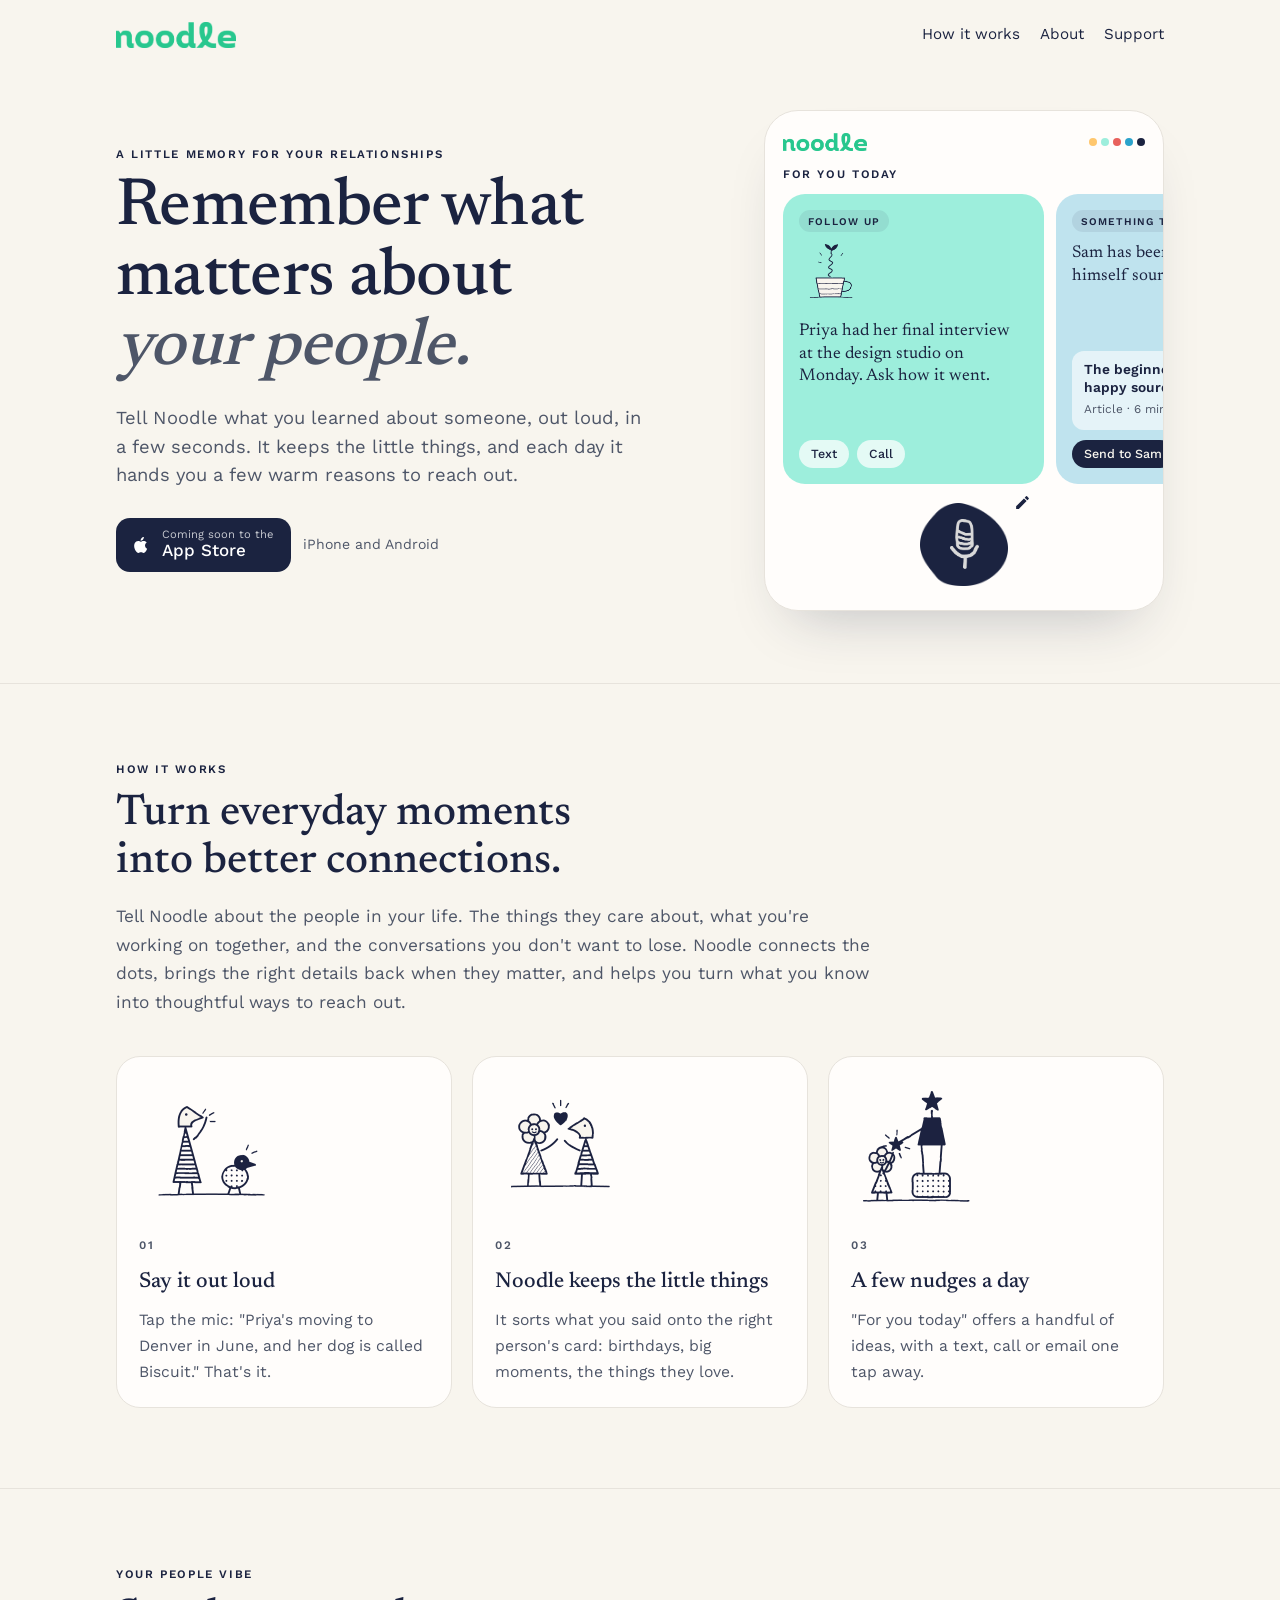
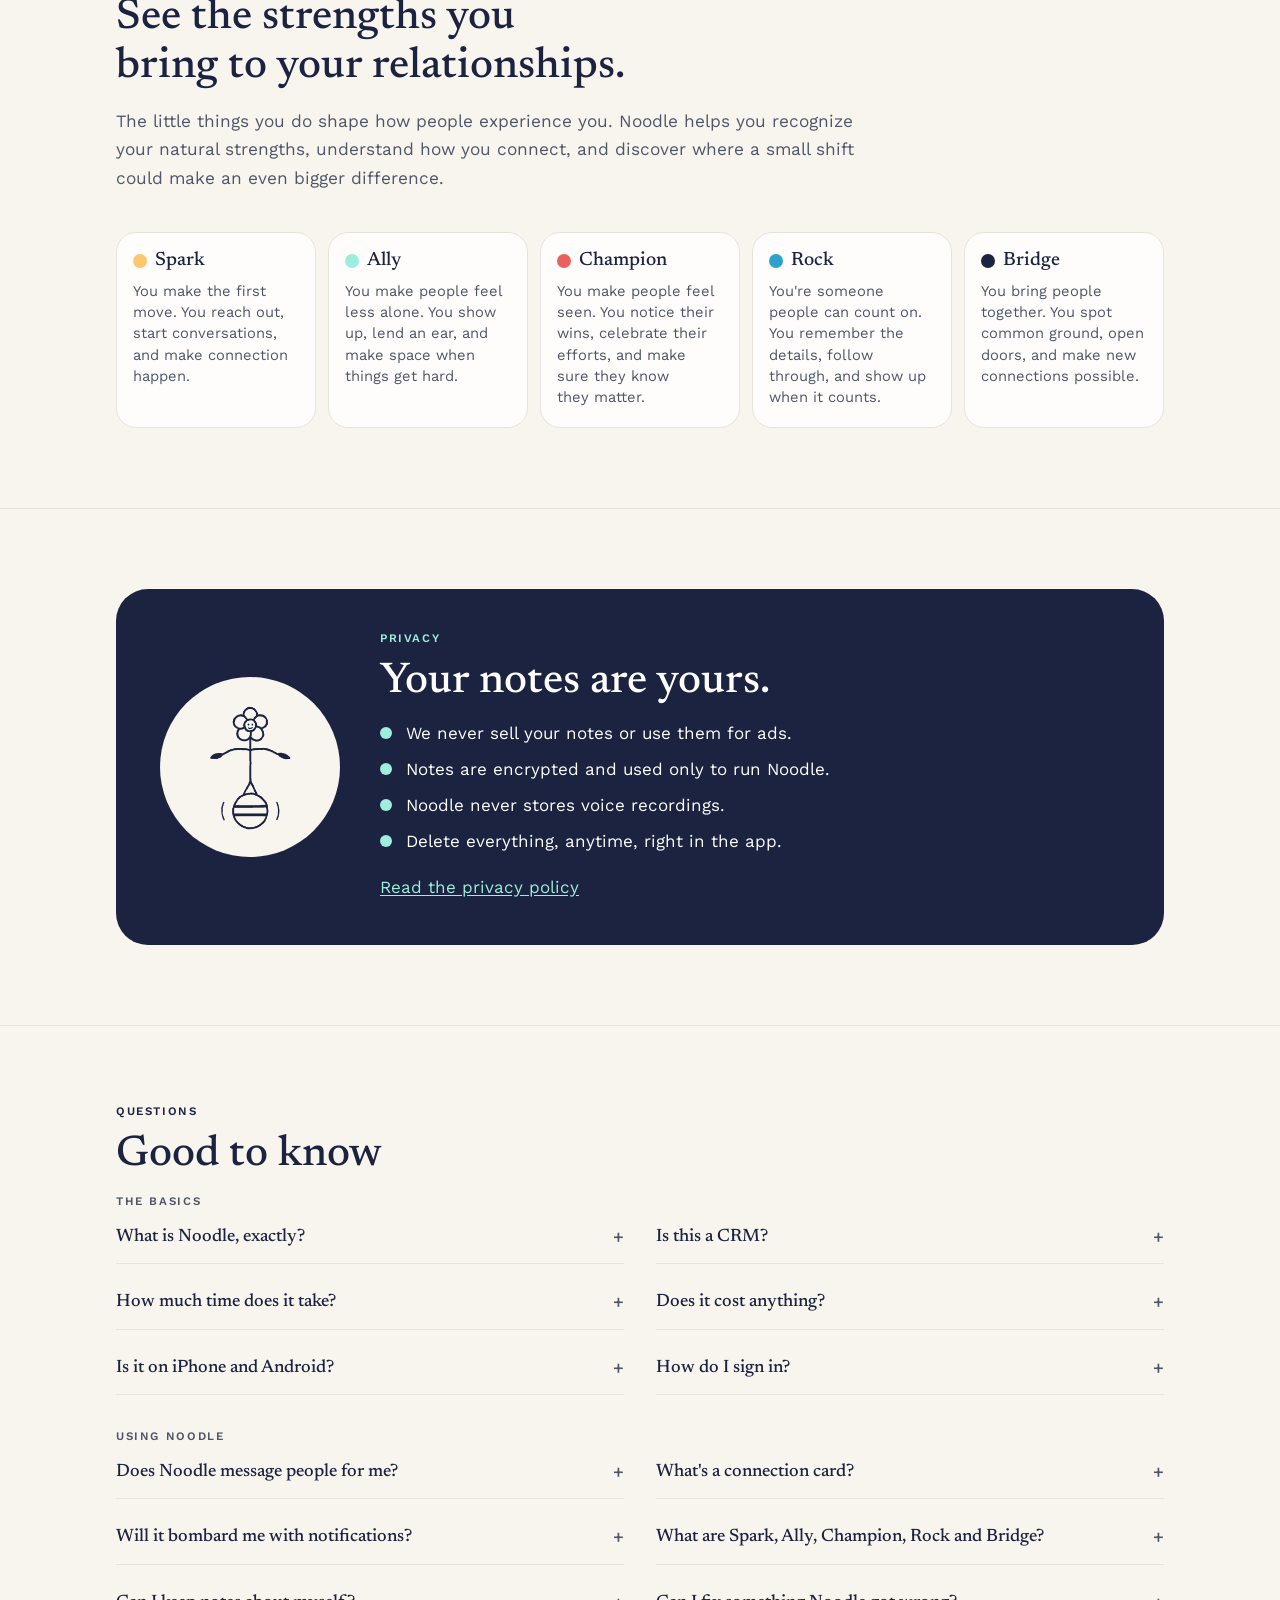
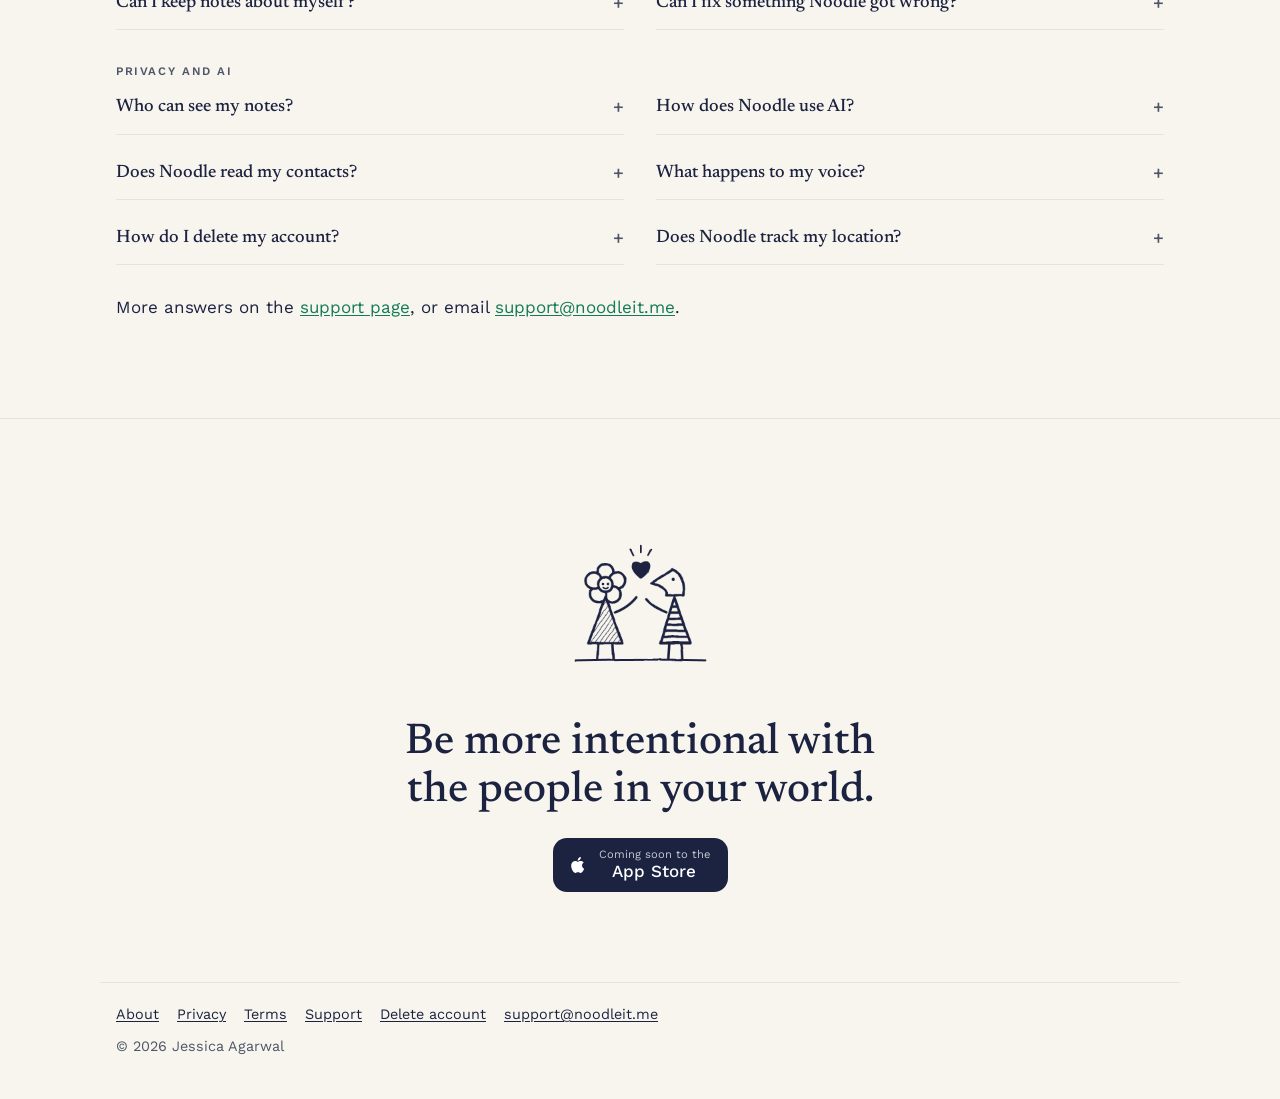
==== commit b35907bb: "feat: new home copy + traits, shorter About story, app's MicBlob in hero mock Co-Authored-By: Claude" ====
--- a/index.html
+++ b/index.html
@@ -97,7 +97,10 @@
         </div>
       </div>
       </div>
-      <div class="mic" aria-hidden="true"><span><svg viewBox="0 0 24 24" fill="none" stroke="#fff" stroke-width="2" stroke-linecap="round"><rect x="9" y="3" width="6" height="11" rx="3"/><path d="M5 11a7 7 0 0 0 14 0M12 18v3"/></svg></span></div>
+      <div class="mic" aria-hidden="true">
+        <span class="blob"><i></i><img src="/img/mic-sketch.png" alt="" width="167" height="286"></span>
+        <svg class="pencil" viewBox="0 0 24 24" fill="#1B2340"><path d="M3 17.25V21h3.75L17.81 9.94l-3.75-3.75L3 17.25Zm17.71-10.21a1 1 0 0 0 0-1.41l-2.34-2.34a1 1 0 0 0-1.41 0l-1.83 1.83 3.75 3.75 1.83-1.83Z"/></svg>
+      </div>
     </div>
   </section>
 </div>
@@ -105,8 +108,8 @@
 <section class="band" id="how">
 <div class="wrap">
   <p class="eyebrow">How it works</p>
-  <h2>Less remembering. More reaching out.</h2>
-  <p class="sub">No forms, no CRM. Just talk, the way you'd tell a friend about your day.</p>
+  <h2>Turn everyday moments into better connections.</h2>
+  <p class="sub">Tell Noodle about the people in your life. The things they care about, what you're working on together, and the conversations you don't want to lose. Noodle connects the dots, brings the right details back when they matter, and helps you turn what you know into thoughtful ways to reach out.</p>
   <div class="steps">
     <div class="step">
       <img src="/img/hello.png" alt="" width="600" height="600">
@@ -133,14 +136,14 @@
 <section class="band">
 <div class="wrap">
   <p class="eyebrow">Your people vibe</p>
-  <h2>See the kind of friend you already are.</h2>
-  <p class="sub">Every time you reach out, Noodle notices how. Over time you'll see your strengths, and a gentle idea for room to grow.</p>
+  <h2>See the strengths you bring to your relationships.</h2>
+  <p class="sub">The little things you do shape how people experience you. Noodle helps you recognize your natural strengths, understand how you connect, and discover where a small shift could make an even bigger difference.</p>
   <div class="traits">
-    <div class="trait"><div class="sw"><i style="background:var(--spark)"></i>Spark</div><p>You think of people and reach out just because.</p></div>
-    <div class="trait"><div class="sw"><i style="background:var(--ally)"></i>Ally</div><p>You show up when it's hard.</p></div>
-    <div class="trait"><div class="sw"><i style="background:var(--champion)"></i>Champion</div><p>You celebrate people and let them know they matter.</p></div>
-    <div class="trait"><div class="sw"><i style="background:var(--rock)"></i>Rock</div><p>You follow through and ask how it went.</p></div>
-    <div class="trait"><div class="sw"><i style="background:var(--bridge)"></i>Bridge</div><p>You open doors: connecting people, welcoming new ones.</p></div>
+    <div class="trait"><div class="sw"><i style="background:var(--spark)"></i>Spark</div><p>You make the first move. You reach out, start conversations, and make connection happen.</p></div>
+    <div class="trait"><div class="sw"><i style="background:var(--ally)"></i>Ally</div><p>You make people feel less alone. You show up, lend an ear, and make space when things get hard.</p></div>
+    <div class="trait"><div class="sw"><i style="background:var(--champion)"></i>Champion</div><p>You make people feel seen. You notice their wins, celebrate their efforts, and make sure they know they matter.</p></div>
+    <div class="trait"><div class="sw"><i style="background:var(--rock)"></i>Rock</div><p>You're someone people can count on. You remember the details, follow through, and show up when it counts.</p></div>
+    <div class="trait"><div class="sw"><i style="background:var(--bridge)"></i>Bridge</div><p>You bring people together. You spot common ground, open doors, and make new connections possible.</p></div>
   </div>
 </div>
 </section>
@@ -204,7 +207,7 @@
 <section class="band closer">
 <div class="wrap">
   <img src="/img/friends.png" alt="" width="600" height="600">
-  <h2>Be the friend who remembers.</h2>
+  <h2>Be more intentional with the people in your world.</h2>
   <div class="get">
     <span class="store soon" aria-label="Coming soon to the App Store">
       <svg viewBox="0 0 24 24" fill="#fff" aria-hidden="true"><path d="M16.37 12.6c-.02-2.2 1.8-3.26 1.88-3.31-1.03-1.5-2.62-1.7-3.18-1.73-1.35-.14-2.64.8-3.33.8-.69 0-1.74-.78-2.86-.76-1.47.02-2.83.86-3.59 2.17-1.53 2.66-.39 6.6 1.1 8.75.73 1.05 1.6 2.24 2.73 2.2 1.1-.05 1.51-.71 2.84-.71 1.32 0 1.7.71 2.86.69 1.18-.02 1.93-1.07 2.65-2.13.84-1.22 1.18-2.4 1.2-2.47-.03-.01-2.3-.88-2.3-3.5ZM14.2 6.13c.6-.73 1.01-1.75.9-2.76-.87.04-1.92.58-2.54 1.31-.56.64-1.05 1.68-.92 2.67.97.08 1.96-.49 2.56-1.22Z"/></svg>
--- a/style.css
+++ b/style.css
@@ -40,7 +40,7 @@
 
 /* ---------- Home page ---------- */
 .home .wrap{max-width:1080px;margin:0 auto;padding:0 16px}
-.home main{max-width:none;padding:0}
+.home main{max-width:none;padding:0;overflow-wrap:normal}
 .top{display:flex;align-items:center;justify-content:space-between;gap:16px;padding:22px 0}
 .top .logo{width:120px}
 .top nav{display:flex;gap:20px;font-size:.95rem}
@@ -88,13 +88,17 @@
 .c .acts .send{background:var(--navy);color:var(--ground)}
 .c .acts .ic{background:none;padding:4px;display:grid}
 .c .acts .ic svg{width:17px;height:17px;opacity:.7}
-.mic{display:flex;justify-content:center;margin-top:20px}
-.mic span{width:58px;height:58px;border-radius:50%;background:var(--navy);display:grid;place-items:center}
-.mic svg{width:22px;height:22px}
+/* Home's MicBlob: the noodle blob tinted navy + the hand-drawn mic + pencil (src/components/MicBlob.tsx) */
+.mic{position:relative;display:flex;justify-content:center;margin-top:18px}
+.mic .blob{position:relative;width:88px;height:84px;display:grid;place-items:center}
+.mic .blob i{position:absolute;inset:0;background:var(--navy);
+  -webkit-mask:url(/img/blob.png) center/contain no-repeat;mask:url(/img/blob.png) center/contain no-repeat}
+.mic .blob img{position:relative;width:29px;height:auto}
+.mic .pencil{position:absolute;left:calc(50% + 50px);top:-8px;width:17px;height:17px}
 
 .band{padding:80px 0;border-top:1px solid var(--line)}
-.band h2{font-size:clamp(1.9rem,3.6vw,2.7rem);line-height:1.1;margin:0 0 14px;max-width:18em}
-.band .sub{color:var(--muted);max-width:34em;margin:0 0 40px;font-size:1.05rem}
+.band h2{font-size:clamp(1.9rem,3.6vw,2.7rem);line-height:1.12;margin:0 0 16px;max-width:20em;text-wrap:balance}
+.band .sub{color:var(--muted);max-width:44em;margin:0 0 40px;font-size:1.08rem;line-height:1.65;text-wrap:pretty}
 
 .steps{display:grid;grid-template-columns:repeat(3,1fr);gap:20px}
 .step{background:var(--card);border:1px solid var(--line);border-radius:24px;padding:22px}
@@ -187,3 +191,17 @@
 .inspo .d{font-size:.95rem;color:var(--muted)}
 .signature{width:250px;margin:6px 0 0 -8px;filter:drop-shadow(0 0 .5px #1B2340) drop-shadow(0 0 .5px #1B2340)}
 @media (max-width:520px){.signature{width:180px}}
+
+.trait p{text-wrap:pretty}
+@media (max-width:1100px){
+  .traits{grid-template-columns:repeat(2,1fr)}
+  .traits .trait:last-child{grid-column:1 / -1}
+}
+.home .wrap.story{max-width:672px}
+.story p{font-size:1.14rem;line-height:1.75;text-wrap:pretty}
+.about .band{padding-top:56px}
+.ps{margin-top:36px;padding-top:20px;border-top:1px solid var(--line)}
+.ps p{font-size:.98rem!important;color:var(--muted)}
+@media (max-width:560px){
+  .traits{grid-template-columns:1fr}
+}
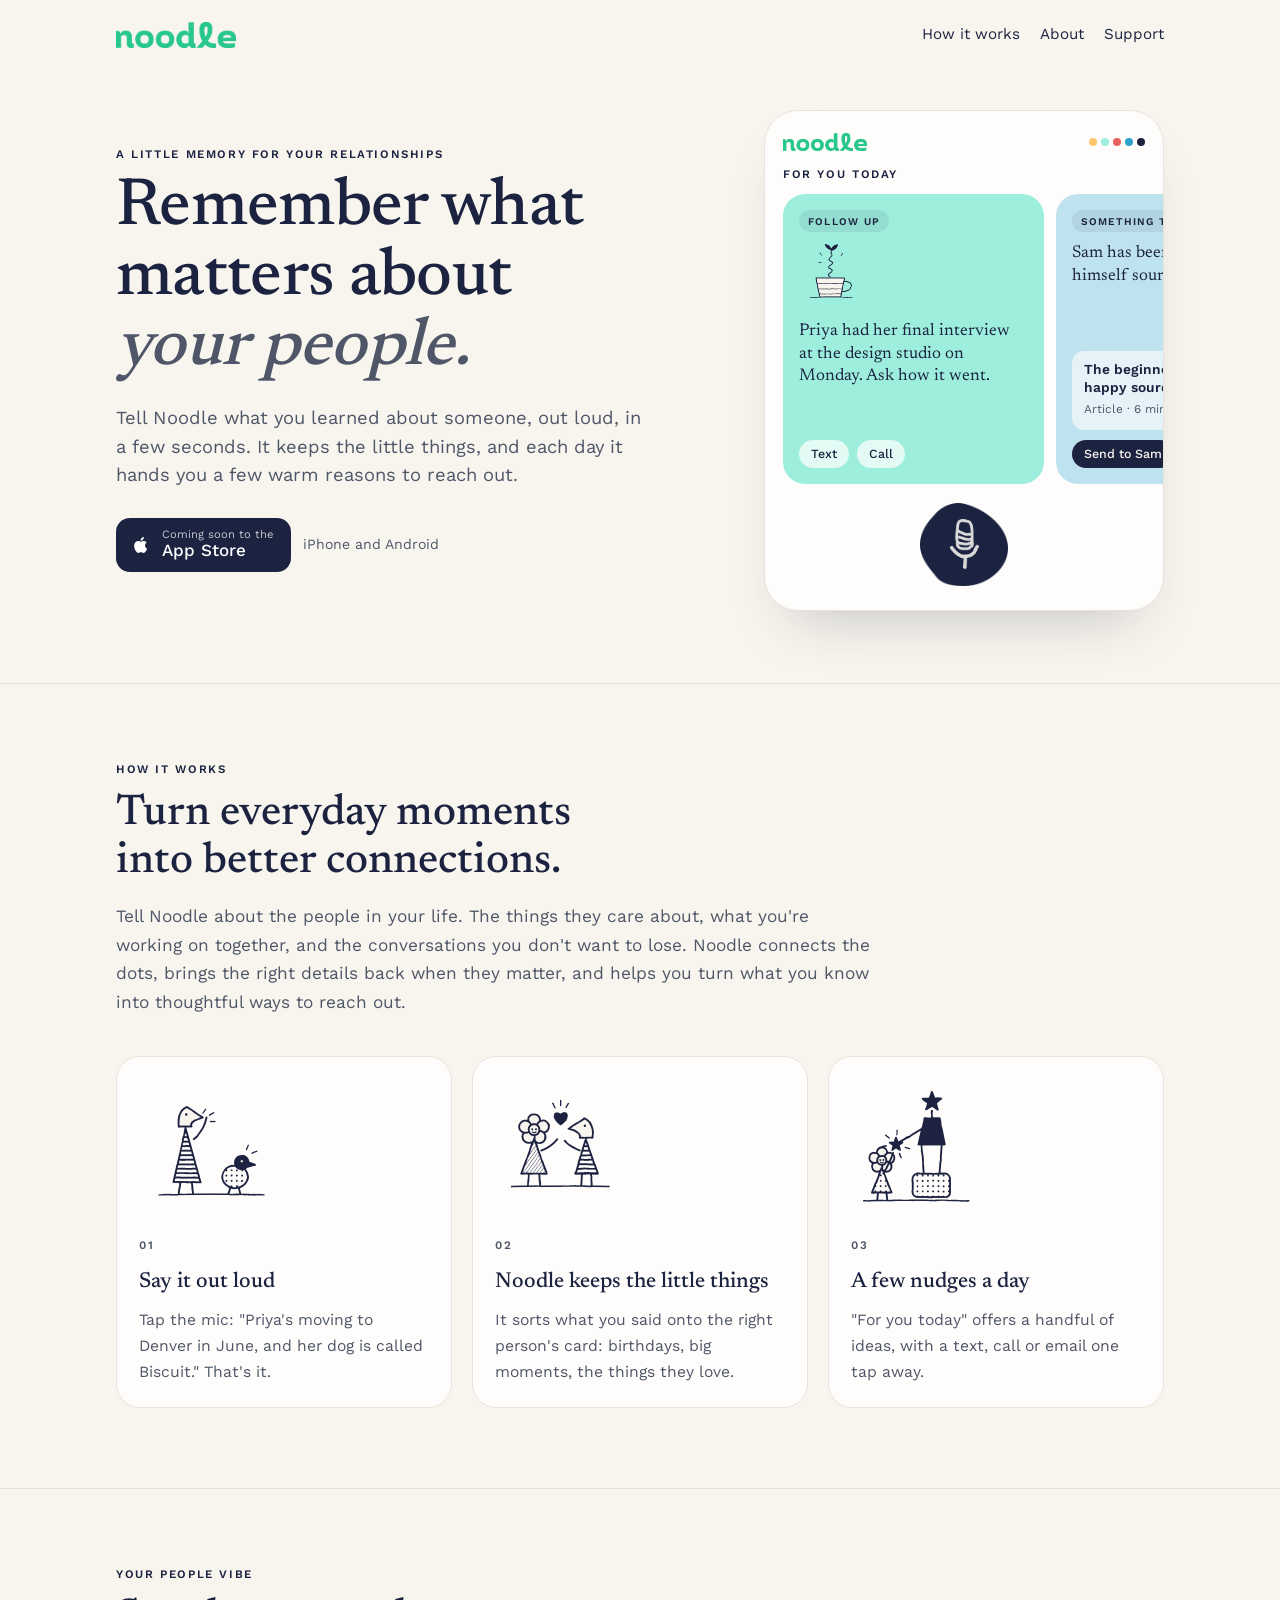
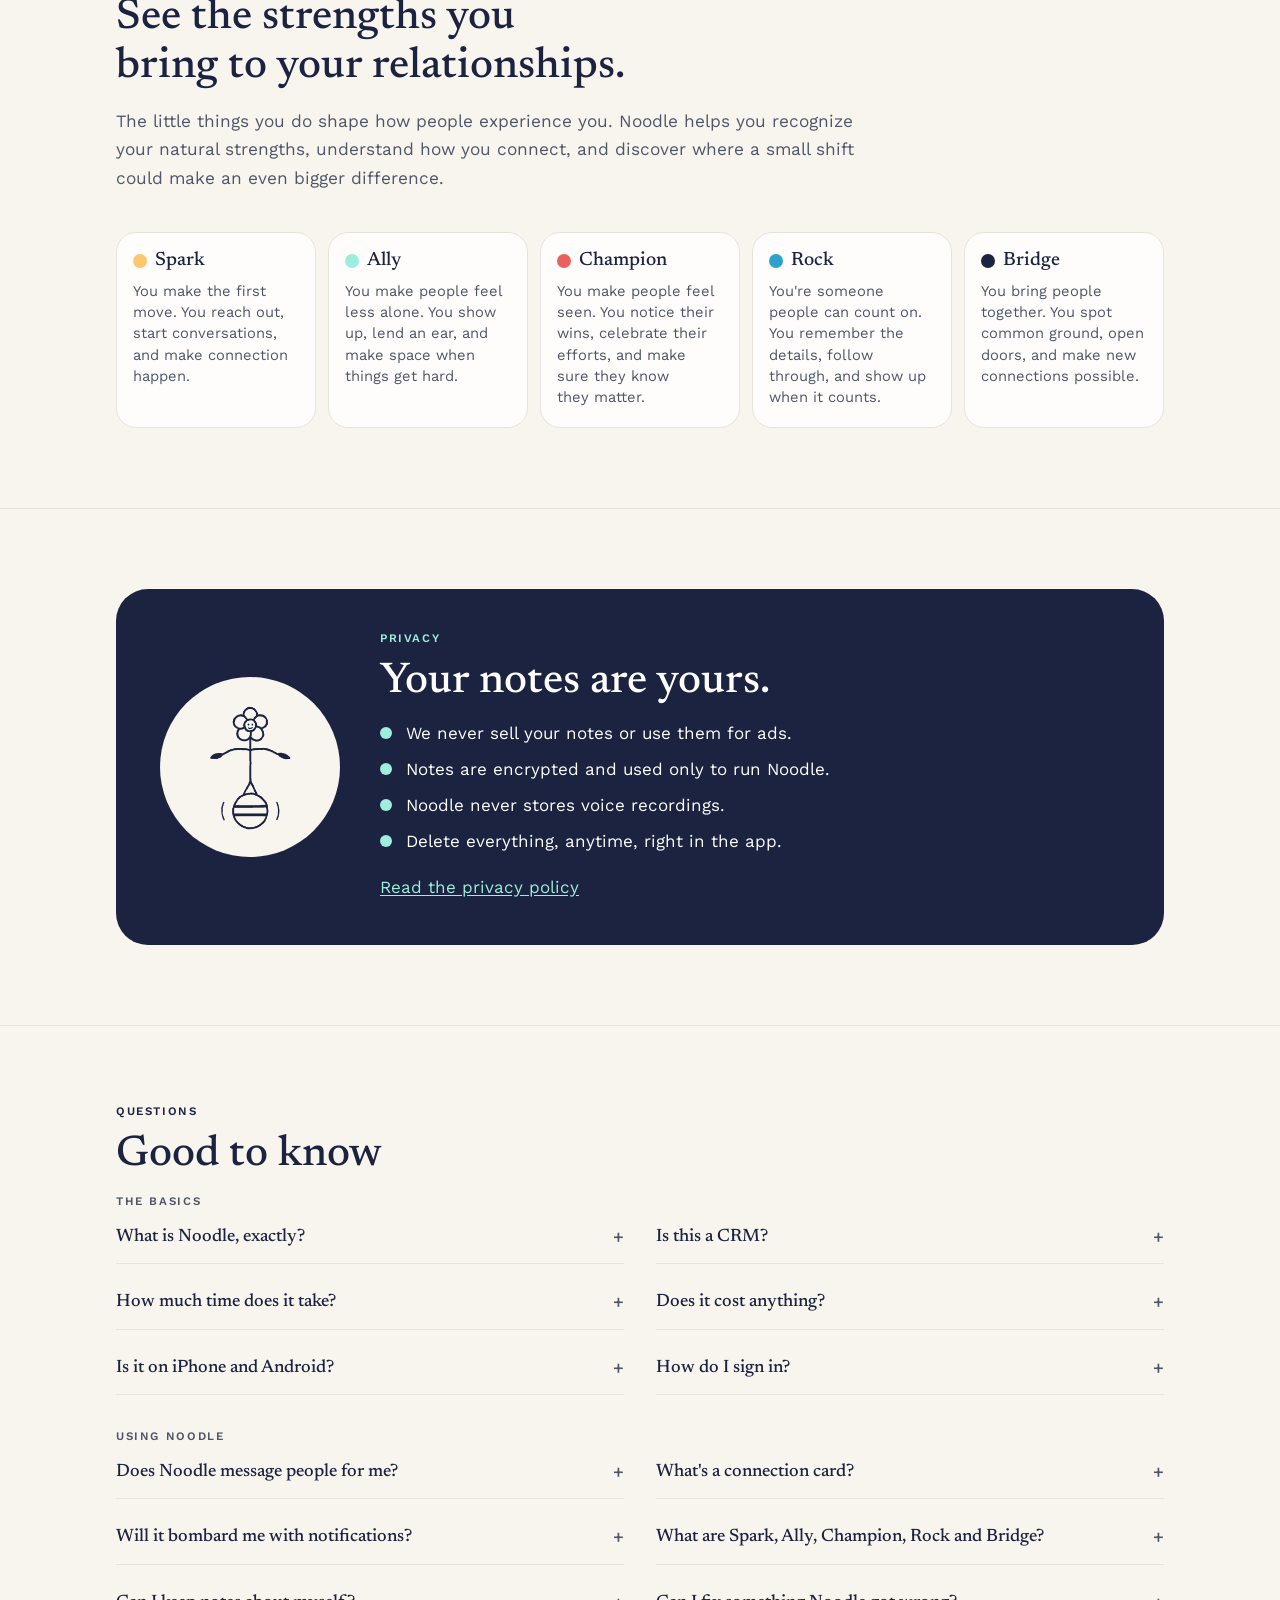
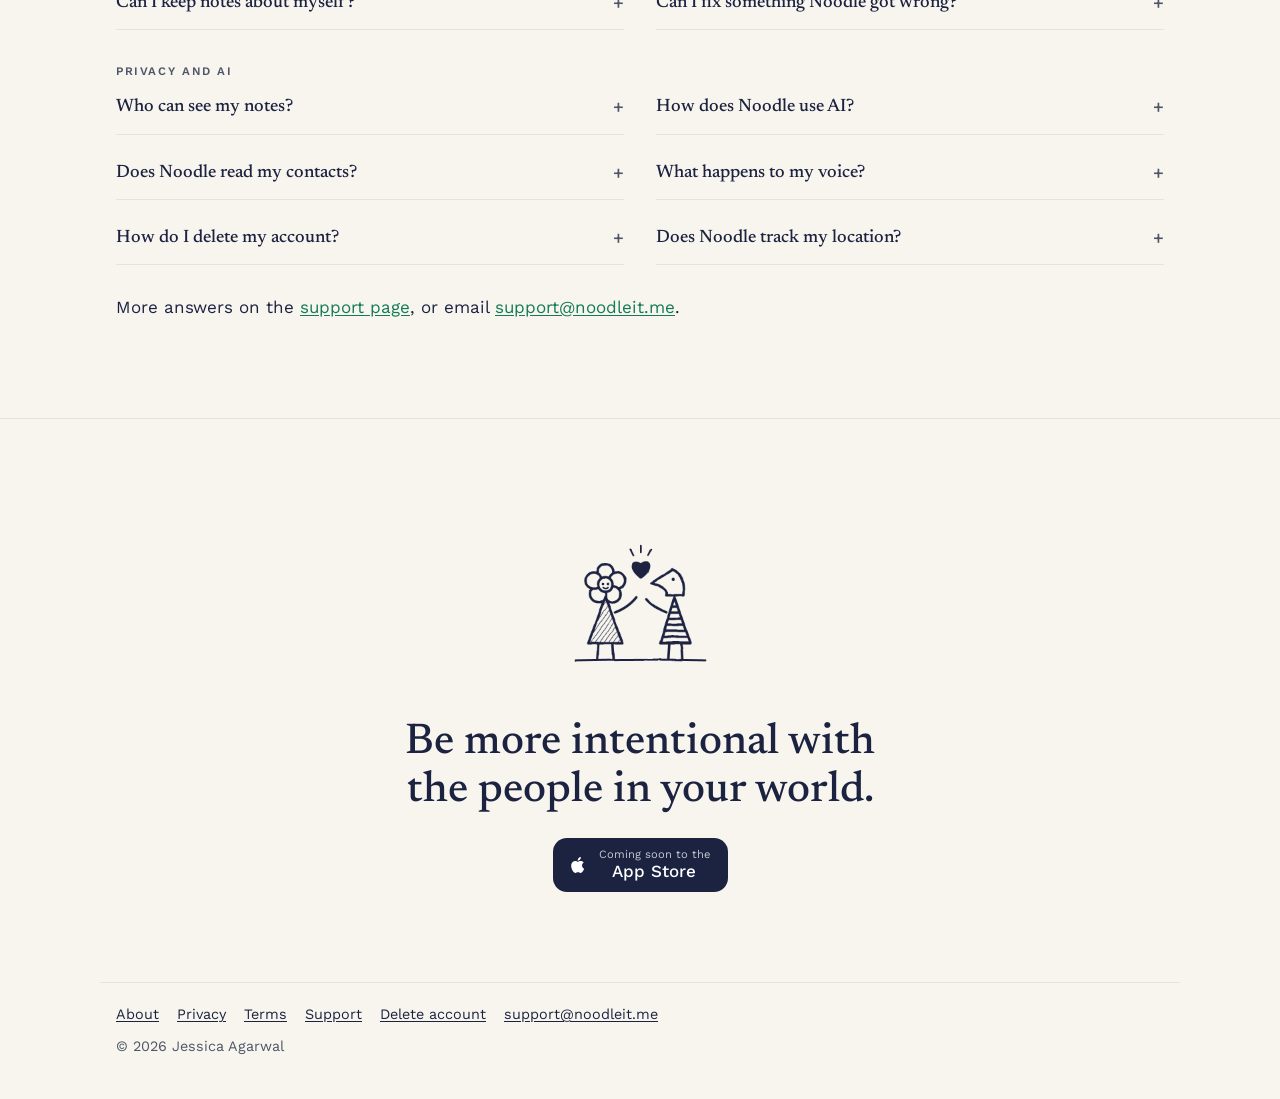
==== commit b00f7807: "Remove pencil next to hero mic Co-Authored-By: Claude Opus 5.5 <noreply@anthropic.com>" ====
--- a/index.html
+++ b/index.html
@@ -99,7 +99,6 @@
       </div>
       <div class="mic" aria-hidden="true">
         <span class="blob"><i></i><img src="/img/mic-sketch.png" alt="" width="167" height="286"></span>
-        <svg class="pencil" viewBox="0 0 24 24" fill="#1B2340"><path d="M3 17.25V21h3.75L17.81 9.94l-3.75-3.75L3 17.25Zm17.71-10.21a1 1 0 0 0 0-1.41l-2.34-2.34a1 1 0 0 0-1.41 0l-1.83 1.83 3.75 3.75 1.83-1.83Z"/></svg>
       </div>
     </div>
   </section>
--- a/style.css
+++ b/style.css
@@ -94,7 +94,6 @@
 .mic .blob i{position:absolute;inset:0;background:var(--navy);
   -webkit-mask:url(/img/blob.png) center/contain no-repeat;mask:url(/img/blob.png) center/contain no-repeat}
 .mic .blob img{position:relative;width:29px;height:auto}
-.mic .pencil{position:absolute;left:calc(50% + 50px);top:-8px;width:17px;height:17px}
 
 .band{padding:80px 0;border-top:1px solid var(--line)}
 .band h2{font-size:clamp(1.9rem,3.6vw,2.7rem);line-height:1.12;margin:0 0 16px;max-width:20em;text-wrap:balance}
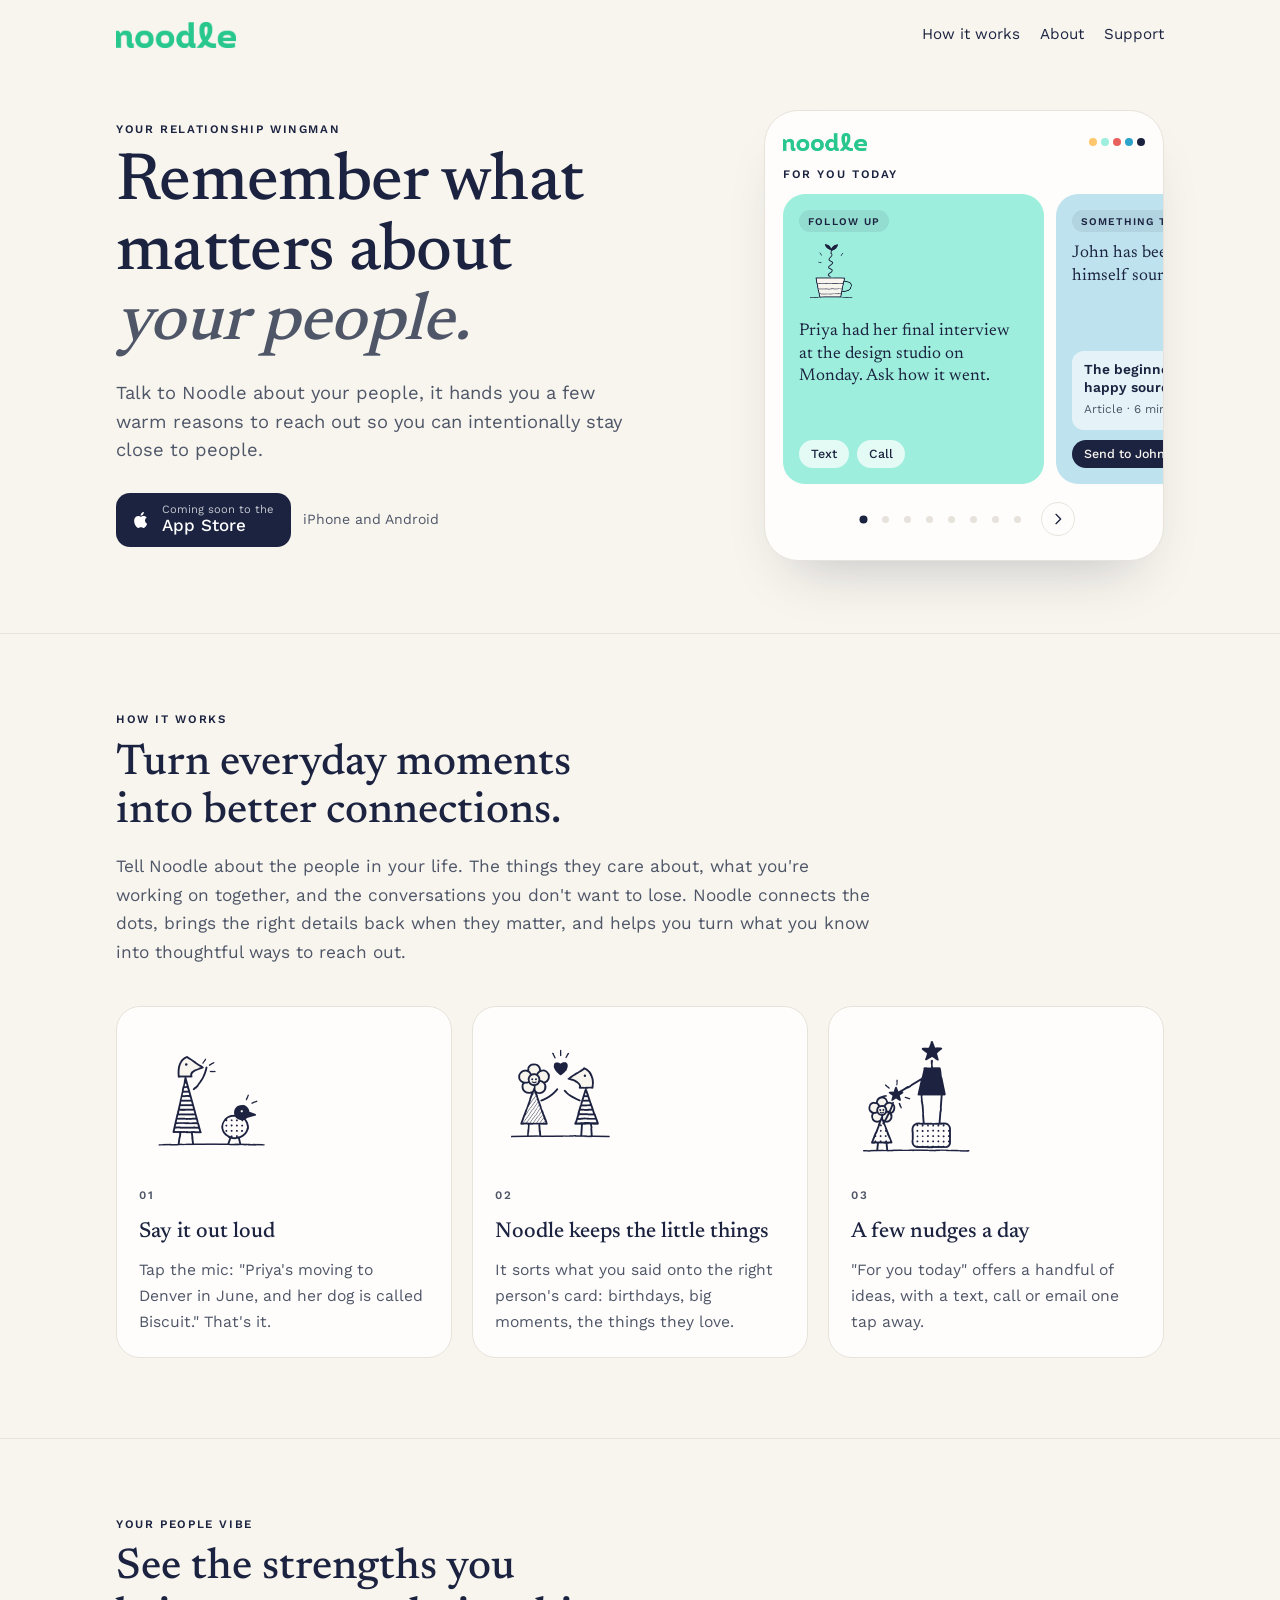
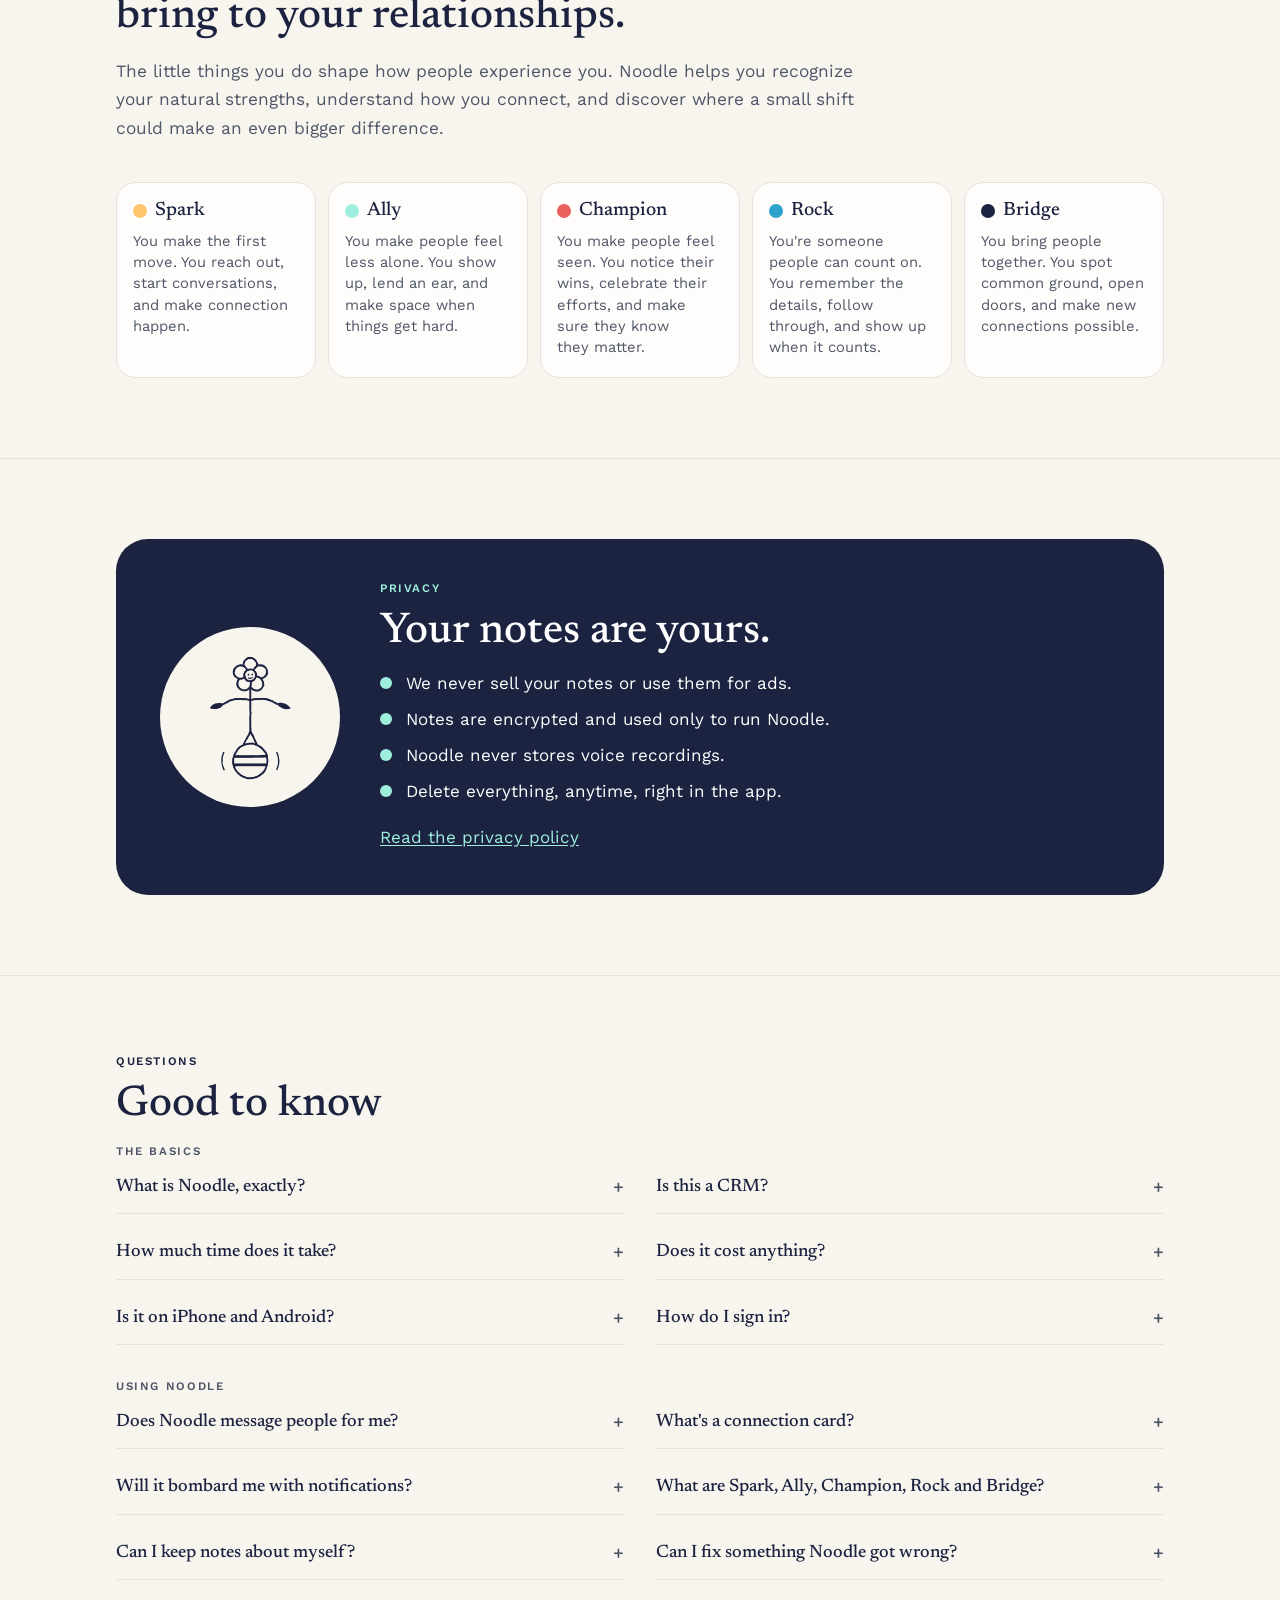
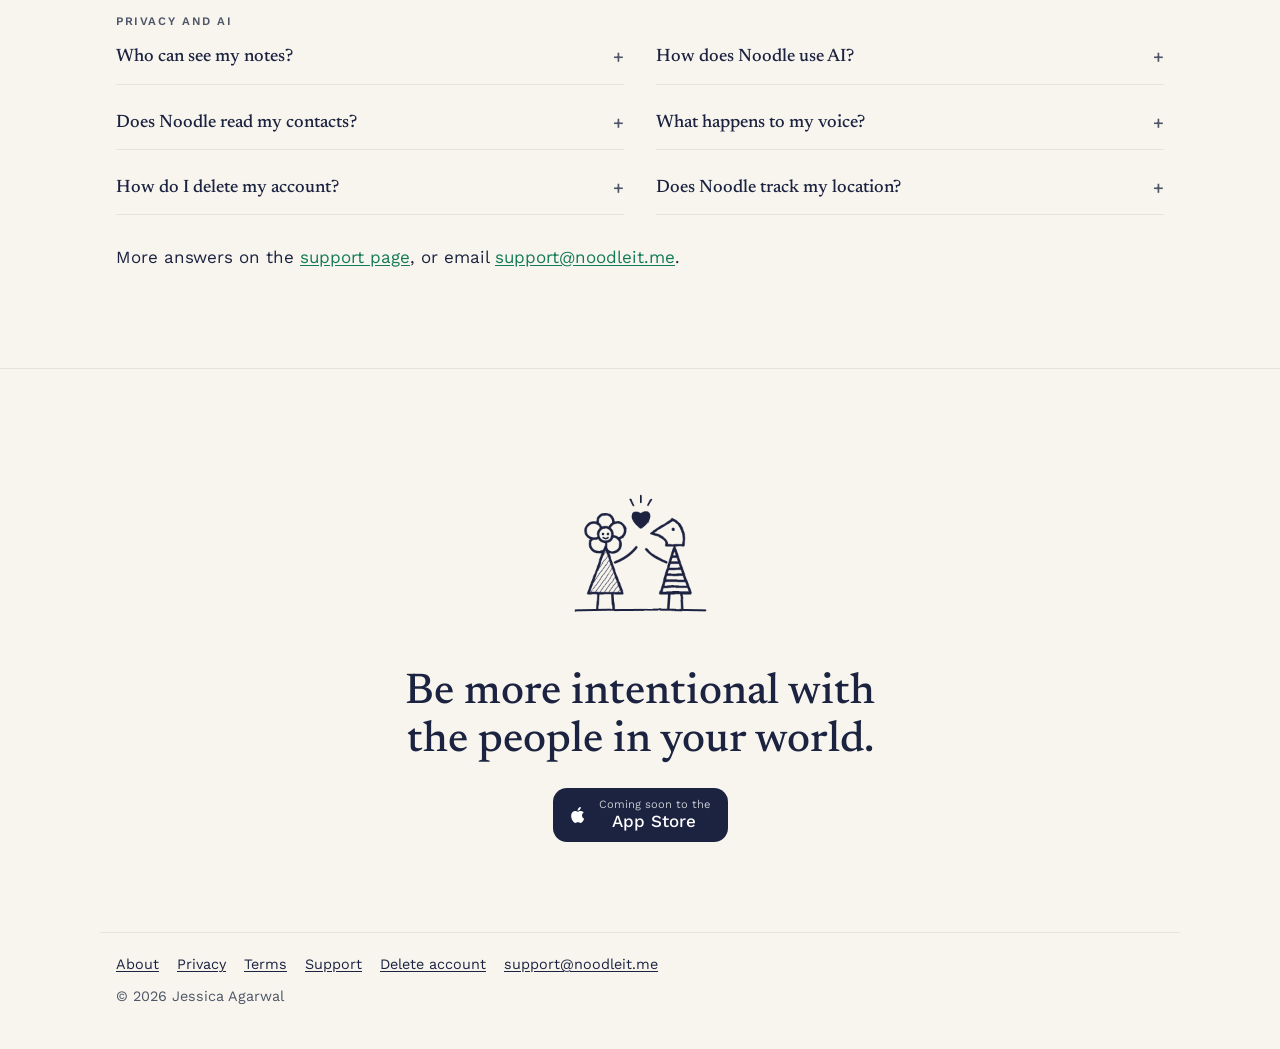
==== commit 6d029942: "feat(site): people photos, carousel dots + swipe, real-photo connection cards, SEO/AEO metadata - Ab" ====
--- a/index.html
+++ b/index.html
@@ -4,11 +4,212 @@
 <meta charset="utf-8">
 <meta name="viewport" content="width=device-width, initial-scale=1">
 <meta name="color-scheme" content="light">
-<title>Noodle — remember what matters about your people</title>
-<meta name="description" content="Noodle remembers the little things about the people in your life, and gives you a few warm reasons to reach out each day.">
-<meta property="og:title" content="Noodle">
-<meta property="og:description" content="Remember what matters about the people in your life.">
-<meta property="og:image" content="https://noodleit.me/img/icon.png">
+<title>Noodle: remember what matters about your people</title>
+<meta name="description" content="Noodle is your relationship wingman. Talk to it about your people and it remembers the little things, then hands you a few warm reasons to reach out each day.">
+<link rel="canonical" href="https://noodleit.me/">
+<meta property="og:type" content="website">
+<meta property="og:site_name" content="Noodle">
+<meta property="og:url" content="https://noodleit.me/">
+<meta property="og:title" content="Noodle: remember what matters about your people">
+<meta property="og:description" content="Noodle is your relationship wingman. Talk to it about your people and it remembers the little things, then hands you a few warm reasons to reach out each day.">
+<meta property="og:image" content="https://noodleit.me/img/og.png">
+<meta property="og:image:width" content="1200">
+<meta property="og:image:height" content="630">
+<meta name="twitter:card" content="summary_large_image">
+<meta name="twitter:image" content="https://noodleit.me/img/og.png">
+<script type="application/ld+json">
+{
+ "@context": "https://schema.org",
+ "@graph": [
+  {
+   "@type": "Organization",
+   "@id": "https://noodleit.me/#org",
+   "name": "Noodle",
+   "url": "https://noodleit.me/",
+   "logo": "https://noodleit.me/img/icon.png",
+   "email": "support@noodleit.me",
+   "founder": {
+    "@id": "https://noodleit.me/about/#jessica"
+   }
+  },
+  {
+   "@type": "WebSite",
+   "@id": "https://noodleit.me/#site",
+   "name": "Noodle",
+   "url": "https://noodleit.me/",
+   "publisher": {
+    "@id": "https://noodleit.me/#org"
+   }
+  },
+  {
+   "@type": "MobileApplication",
+   "name": "Noodle",
+   "operatingSystem": "iOS, Android",
+   "applicationCategory": "LifestyleApplication",
+   "description": "Noodle is your relationship wingman. Talk to it about your people and it remembers the little things, then hands you a few warm reasons to reach out each day.",
+   "url": "https://noodleit.me/",
+   "image": "https://noodleit.me/img/og.png",
+   "publisher": {
+    "@id": "https://noodleit.me/#org"
+   },
+   "offers": {
+    "@type": "Offer",
+    "price": "0",
+    "priceCurrency": "USD"
+   }
+  },
+  {
+   "@type": "FAQPage",
+   "mainEntity": [
+    {
+     "@type": "Question",
+     "name": "What is Noodle, exactly?",
+     "acceptedAnswer": {
+      "@type": "Answer",
+      "text": "A small memory for the people in your life. You tell it what you learn about someone, and it keeps those details on that person's card. Each day it turns them into a few ideas for reaching out: a follow-up, a birthday, a link they'd love."
+     }
+    },
+    {
+     "@type": "Question",
+     "name": "Is this a CRM?",
+     "acceptedAnswer": {
+      "@type": "Answer",
+      "text": "No. There are no fields to fill in, pipelines or follow-up quotas. Noodle is built for friends, family and the colleagues you actually care about, and it works from the way you'd naturally talk about them."
+     }
+    },
+    {
+     "@type": "Question",
+     "name": "How much time does it take?",
+     "acceptedAnswer": {
+      "@type": "Answer",
+      "text": "A few seconds after you see someone, and a minute or two a day if you want to act on an idea. Noodle shows a handful of cards each day, not an inbox to clear."
+     }
+    },
+    {
+     "@type": "Question",
+     "name": "Does it cost anything?",
+     "acceptedAnswer": {
+      "@type": "Answer",
+      "text": "No. Noodle has no paid features or in-app purchases right now."
+     }
+    },
+    {
+     "@type": "Question",
+     "name": "Is it on iPhone and Android?",
+     "acceptedAnswer": {
+      "@type": "Answer",
+      "text": "Both. The iPhone app is coming soon to the App Store."
+     }
+    },
+    {
+     "@type": "Question",
+     "name": "How do I sign in?",
+     "acceptedAnswer": {
+      "@type": "Answer",
+      "text": "Enter your email and Noodle sends you a one-time code. No password to remember."
+     }
+    },
+    {
+     "@type": "Question",
+     "name": "Does Noodle message people for me?",
+     "acceptedAnswer": {
+      "@type": "Answer",
+      "text": "Never. Noodle suggests; you decide. Tapping Text, Call or Email opens your own phone app with a draft you can change or ignore."
+     }
+    },
+    {
+     "@type": "Question",
+     "name": "What's a connection card?",
+     "acceptedAnswer": {
+      "@type": "Answer",
+      "text": "When someone has an interest you've mentioned (sourdough, trail running, a band), Noodle sometimes finds an article or idea they'd enjoy. You can send it to them, or tell Noodle \"more like this\" or \"not for them\" so the next one fits better."
+     }
+    },
+    {
+     "@type": "Question",
+     "name": "Will it bombard me with notifications?",
+     "acceptedAnswer": {
+      "@type": "Answer",
+      "text": "No. Noodle keeps it gentle: usually one short morning note, and you can turn notifications off anytime."
+     }
+    },
+    {
+     "@type": "Question",
+     "name": "What are Spark, Ally, Champion, Rock and Bridge?",
+     "acceptedAnswer": {
+      "@type": "Answer",
+      "text": "Five ways people show up for each other. Noodle notices which ones your reach-outs lean toward, so you can see your strengths, plus one gentle idea for room to grow. It's a mirror, not a score."
+     }
+    },
+    {
+     "@type": "Question",
+     "name": "Can I keep notes about myself?",
+     "acceptedAnswer": {
+      "@type": "Answer",
+      "text": "Yes. You have your own card for the things about you, like goals and what you're up to."
+     }
+    },
+    {
+     "@type": "Question",
+     "name": "Can I fix something Noodle got wrong?",
+     "acceptedAnswer": {
+      "@type": "Answer",
+      "text": "Yes. Open the person or note, tap Edit, and change or delete it."
+     }
+    },
+    {
+     "@type": "Question",
+     "name": "Who can see my notes?",
+     "acceptedAnswer": {
+      "@type": "Answer",
+      "text": "Only you. Your notes are encrypted, used only to run Noodle, never sold and never used for ads."
+     }
+    },
+    {
+     "@type": "Question",
+     "name": "How does Noodle use AI?",
+     "acceptedAnswer": {
+      "@type": "Answer",
+      "text": "To sort what you say onto the right person, write summaries and daily ideas, and answer questions you ask about your people. Note content goes to Anthropic, our AI provider, only when you use those features, and Anthropic doesn't train its models on it."
+     }
+    },
+    {
+     "@type": "Question",
+     "name": "Does Noodle read my contacts?",
+     "acceptedAnswer": {
+      "@type": "Answer",
+      "text": "No. If you link someone to a contact so you can text or call them from Noodle, you pick that one contact, and it stays on your phone. It's never sent to our servers."
+     }
+    },
+    {
+     "@type": "Question",
+     "name": "What happens to my voice?",
+     "acceptedAnswer": {
+      "@type": "Answer",
+      "text": "It's turned into text on your phone when your phone supports it, otherwise by Apple's or Google's speech service. Noodle never stores recordings, only the text."
+     }
+    },
+    {
+     "@type": "Question",
+     "name": "How do I delete my account?",
+     "acceptedAnswer": {
+      "@type": "Answer",
+      "text": "In the app, go to Profile, then Delete account, or follow the steps on the delete account page. Your data is deleted, generally within 30 days."
+     }
+    },
+    {
+     "@type": "Question",
+     "name": "Does Noodle track my location?",
+     "acceptedAnswer": {
+      "@type": "Answer",
+      "text": "No. Noodle doesn't collect location data."
+     }
+    }
+   ]
+  }
+ ]
+}
+</script>
 <link rel="icon" href="/favicon.png">
 <link rel="apple-touch-icon" href="/apple-touch-icon.png">
 <link rel="preload" href="/fonts/Newsreader-Regular.ttf" as="font" type="font/ttf" crossorigin>
@@ -31,9 +232,9 @@
 <div class="wrap">
   <section class="hero">
     <div>
-      <p class="eyebrow">A little memory for your relationships</p>
+      <p class="eyebrow">Your relationship wingman</p>
       <h1>Remember what matters about <em>your people.</em></h1>
-      <p class="lede">Tell Noodle what you learned about someone, out loud, in a few seconds. It keeps the little things, and each day it hands you a few warm reasons to reach out.</p>
+      <p class="lede">Talk to Noodle about your people, it hands you a few warm reasons to reach out so you can intentionally stay close to people.</p>
       <div class="get">
         <!-- Swap for the official App Store badge + link after approval -->
         <span class="store soon" aria-label="Coming soon to the App Store">
@@ -61,9 +262,9 @@
         </div>
         <div class="c link" style="background:var(--sky)">
           <span class="tag">Something to share</span>
-          <div class="who"><p>Sam has been teaching himself sourdough.</p><span class="av">S</span></div>
+          <div class="who"><p>John has been teaching himself sourdough.</p><img class="av" src="/img/demo/john.jpg" alt=""></div>
           <div class="pv"><b>The beginner's guide to a happy sourdough starter</b><small>Article · 6 min read</small></div>
-          <div class="acts"><span class="send">Send to Sam</span><span class="ic" aria-label="More like this"><svg viewBox="0 0 24 24" fill="none" stroke="currentColor" stroke-width="1.8" stroke-linejoin="round"><path d="M7 10v11H3V10h4Zm0 0 4-8c1.7 0 2.6 1.2 2.2 2.9L12.5 9H19a2 2 0 0 1 2 2.3l-1.3 7.6A2.5 2.5 0 0 1 17.2 21H7"/></svg></span><span class="ic" aria-label="Not for them"><svg viewBox="0 0 24 24" fill="none" stroke="currentColor" stroke-width="1.8" stroke-linejoin="round" style="transform:rotate(180deg)"><path d="M7 10v11H3V10h4Zm0 0 4-8c1.7 0 2.6 1.2 2.2 2.9L12.5 9H19a2 2 0 0 1 2 2.3l-1.3 7.6A2.5 2.5 0 0 1 17.2 21H7"/></svg></span></div>
+          <div class="acts"><span class="send">Send to John</span><span class="ic" aria-label="More like this"><svg viewBox="0 0 24 24" fill="none" stroke="currentColor" stroke-width="1.8" stroke-linejoin="round"><path d="M7 10v11H3V10h4Zm0 0 4-8c1.7 0 2.6 1.2 2.2 2.9L12.5 9H19a2 2 0 0 1 2 2.3l-1.3 7.6A2.5 2.5 0 0 1 17.2 21H7"/></svg></span><span class="ic" aria-label="Not for them"><svg viewBox="0 0 24 24" fill="none" stroke="currentColor" stroke-width="1.8" stroke-linejoin="round" style="transform:rotate(180deg)"><path d="M7 10v11H3V10h4Zm0 0 4-8c1.7 0 2.6 1.2 2.2 2.9L12.5 9H19a2 2 0 0 1 2 2.3l-1.3 7.6A2.5 2.5 0 0 1 17.2 21H7"/></svg></span></div>
         </div>
         <div class="c" style="background:var(--coral)">
           <span class="tag">Hard week</span>
@@ -77,6 +278,12 @@
           <p>Leo turns 40 on Saturday. He's been training for his first marathon.</p>
           <div class="acts"><span>Text</span><span>Calendar</span></div>
         </div>
+        <div class="c link" style="background:var(--sky)">
+          <span class="tag">Something to share</span>
+          <div class="who"><p>Dina just moved to Boston and wants to find some good hikes.</p><img class="av" src="/img/demo/dina.jpg" alt=""></div>
+          <div class="pv"><b>Blue Hills Skyline Trail: city views, 30 minutes from downtown</b><small>Trail guide · 7 mile loop</small></div>
+          <div class="acts"><span class="send">Send to Dina</span><span class="ic" aria-label="More like this"><svg viewBox="0 0 24 24" fill="none" stroke="currentColor" stroke-width="1.8" stroke-linejoin="round"><path d="M7 10v11H3V10h4Zm0 0 4-8c1.7 0 2.6 1.2 2.2 2.9L12.5 9H19a2 2 0 0 1 2 2.3l-1.3 7.6A2.5 2.5 0 0 1 17.2 21H7"/></svg></span><span class="ic" aria-label="Not for them"><svg viewBox="0 0 24 24" fill="none" stroke="currentColor" stroke-width="1.8" stroke-linejoin="round" style="transform:rotate(180deg)"><path d="M7 10v11H3V10h4Zm0 0 4-8c1.7 0 2.6 1.2 2.2 2.9L12.5 9H19a2 2 0 0 1 2 2.3l-1.3 7.6A2.5 2.5 0 0 1 17.2 21H7"/></svg></span></div>
+        </div>
         <div class="c" style="background:var(--mint)">
           <span class="tag">Introduce</span>
           <img src="/img/friends.png" alt="">
@@ -97,8 +304,9 @@
         </div>
       </div>
       </div>
-      <div class="mic" aria-hidden="true">
-        <span class="blob"><i></i><img src="/img/mic-sketch.png" alt="" width="167" height="286"></span>
+      <div class="deck-nav">
+        <div class="pips" id="pips"></div>
+        <button type="button" class="next" id="next" aria-label="Next example"><svg viewBox="0 0 24 24" fill="none" stroke="currentColor" stroke-width="2" stroke-linecap="round" stroke-linejoin="round" aria-hidden="true"><path d="M9 5l7 7-7 7"/></svg></button>
       </div>
     </div>
   </section>
@@ -222,28 +430,55 @@
   <p>&copy; 2026 Jessica Agarwal</p>
 </footer>
 <script>
-// Slowly rotate the example cards: slide one card left, then move it to the end.
+// Example cards: rotate slowly, and let people step through with the arrow, the dots, or a swipe.
 (function () {
-  var deck = document.getElementById("deck");
-  if (!deck || matchMedia("(prefers-reduced-motion: reduce)").matches) return;
-  var paused = false, busy = false;
-  var mock = deck.closest(".mock");
+  var deck = document.getElementById("deck"), pipsEl = document.getElementById("pips"), next = document.getElementById("next");
+  if (!deck) return;
+  var cards = Array.prototype.slice.call(deck.children), n = cards.length, at = 0, busy = false, paused = false, lastMove = 0;
+  cards.forEach(function (c, i) { c.dataset.i = i; });
+  var pips = cards.map(function (c, i) {
+    var b = document.createElement("button");
+    b.type = "button"; b.setAttribute("aria-label", "Show example " + (i + 1) + " of " + n);
+    b.addEventListener("click", function () { go((i - at + n) % n); });
+    pipsEl.appendChild(b); return b;
+  });
+  function paint() { pips.forEach(function (b, i) { b.setAttribute("aria-current", i === at ? "true" : "false"); }); }
+  function step() { return deck.firstElementChild.getBoundingClientRect().width + parseFloat(getComputedStyle(deck).columnGap || 12); }
+  // k > 0 moves forward k cards; k = -1 moves back one.
+  function go(k) {
+    if (busy || !k) return;
+    busy = true; lastMove = Date.now();
+    var w = step(), slow = matchMedia("(prefers-reduced-motion: reduce)").matches ? "0s" : (k === 1 ? "1.1s" : ".6s");
+    if (k < 0) {
+      deck.style.transition = "none";
+      deck.insertBefore(deck.lastElementChild, deck.firstElementChild);
+      deck.style.transform = "translateX(" + -w + "px)";
+      deck.getBoundingClientRect();
+    }
+    deck.style.transition = "transform " + slow + " cubic-bezier(.45,0,.2,1)";
+    deck.style.transform = k < 0 ? "translateX(0)" : "translateX(" + -w * k + "px)";
+    var finish = function () {
+      deck.style.transition = "none";
+      if (k > 0) { for (var j = 0; j < k; j++) deck.appendChild(deck.firstElementChild); deck.style.transform = "none"; }
+      at = +deck.firstElementChild.dataset.i; paint(); busy = false;
+    };
+    if (slow === "0s") finish(); else setTimeout(finish, parseFloat(slow) * 1000 + 30);
+  }
+  next.addEventListener("click", function () { go(1); });
+  var mock = deck.closest(".mock"), x0 = null;
   mock.addEventListener("mouseenter", function () { paused = true; });
   mock.addEventListener("mouseleave", function () { paused = false; });
+  deck.addEventListener("touchstart", function (e) { x0 = e.touches[0].clientX; }, { passive: true });
+  deck.addEventListener("touchend", function (e) {
+    if (x0 === null) return;
+    var dx = e.changedTouches[0].clientX - x0; x0 = null;
+    if (Math.abs(dx) > 40) go(dx < 0 ? 1 : -1);
+  }, { passive: true });
+  paint();
+  if (matchMedia("(prefers-reduced-motion: reduce)").matches) return;
   setInterval(function () {
-    if (paused || busy || document.hidden) return;
-    var first = deck.firstElementChild;
-    var step = first.getBoundingClientRect().width + parseFloat(getComputedStyle(deck).columnGap || 12);
-    busy = true;
-    deck.style.transition = "transform 1.1s cubic-bezier(.45,0,.2,1)";
-    deck.style.transform = "translateX(" + -step + "px)";
-    deck.addEventListener("transitionend", function done() {
-      deck.removeEventListener("transitionend", done);
-      deck.style.transition = "none";
-      deck.appendChild(first);
-      deck.style.transform = "none";
-      busy = false;
-    });
+    if (paused || document.hidden || Date.now() - lastMove < 8000) return;
+    go(1);
   }, 4800);
 })();
 </script>
--- a/style.css
+++ b/style.css
@@ -88,12 +88,18 @@
 .c .acts .send{background:var(--navy);color:var(--ground)}
 .c .acts .ic{background:none;padding:4px;display:grid}
 .c .acts .ic svg{width:17px;height:17px;opacity:.7}
-/* Home's MicBlob: the noodle blob tinted navy + the hand-drawn mic + pencil (src/components/MicBlob.tsx) */
-.mic{position:relative;display:flex;justify-content:center;margin-top:18px}
-.mic .blob{position:relative;width:88px;height:84px;display:grid;place-items:center}
-.mic .blob i{position:absolute;inset:0;background:var(--navy);
-  -webkit-mask:url(/img/blob.png) center/contain no-repeat;mask:url(/img/blob.png) center/contain no-repeat}
-.mic .blob img{position:relative;width:29px;height:auto}
+/* Carousel controls: one dot per example + a next arrow */
+.c.link img.av{width:46px;height:46px;margin:0;border-radius:50%;object-fit:cover}
+.deck-nav{display:flex;align-items:center;justify-content:center;gap:14px;margin-top:18px}
+.pips{display:flex;gap:2px}
+.pips button{width:20px;height:20px;padding:0;border:0;background:none;cursor:pointer;display:grid;place-items:center}
+.pips button::before{content:"";width:7px;height:7px;border-radius:50%;background:var(--line);transition:background .3s,transform .3s}
+.pips button[aria-current="true"]::before{background:var(--navy);transform:scale(1.15)}
+.next{width:34px;height:34px;border-radius:50%;border:1px solid var(--line);background:var(--card);color:var(--navy);
+  display:grid;place-items:center;cursor:pointer;padding:0}
+.next:hover{background:var(--ground)}
+.next svg{width:16px;height:16px}
+.pips button:focus-visible,.next:focus-visible{outline:2px solid var(--navy);outline-offset:2px;border-radius:50%}
 
 .band{padding:80px 0;border-top:1px solid var(--line)}
 .band h2{font-size:clamp(1.9rem,3.6vw,2.7rem);line-height:1.12;margin:0 0 16px;max-width:20em;text-wrap:balance}
@@ -204,3 +210,26 @@
 @media (max-width:560px){
   .traits{grid-template-columns:1fr}
 }
+
+/* About: socials, my people, invest */
+.social{display:flex;gap:18px;margin:18px 0 0;font-size:.92rem}
+.social a{display:inline-flex;align-items:center;gap:7px;color:var(--navy);text-decoration:none}
+.social a:hover{text-decoration:underline}
+.social svg{width:17px;height:17px}
+.people{display:grid;grid-template-columns:repeat(4,1fr);gap:16px}
+.person{background:var(--card);border:1px solid var(--line);border-radius:24px;padding:22px;display:flex;flex-direction:column}
+.person .ph{position:relative;width:88px;height:88px;border-radius:50%;overflow:hidden;display:grid;place-items:center;margin-bottom:14px}
+.person .ph b{font:500 2rem/1 var(--serif);color:var(--navy)}
+.person .ph img{position:absolute;inset:0;width:100%;height:100%;object-fit:cover}
+.person h3{font-size:1.2rem;margin:0 0 6px}
+.person p{margin:0 0 14px;color:var(--muted);font-size:.95rem;line-height:1.5;flex:1;text-wrap:pretty}
+.person .li{display:inline-flex;align-items:center;gap:6px;font-size:.85rem;color:var(--navy);text-decoration:none}
+.person .li:hover{text-decoration:underline}
+.person .li svg{width:15px;height:15px}
+.invest{display:flex;align-items:center;justify-content:space-between;gap:32px;background:var(--navy);color:#fff;border-radius:32px;padding:44px}
+.invest h2{color:#fff;margin:0 0 10px}
+.invest p{margin:0;max-width:36em;color:#dfe3ee}
+.invest .mailme{background:var(--mint);color:var(--navy);flex:none;padding:14px 22px;font-weight:600}
+@media (max-width:1000px){.people{grid-template-columns:repeat(2,1fr)}}
+@media (max-width:760px){.invest{flex-direction:column;align-items:flex-start;padding:32px 24px}}
+@media (max-width:520px){.people{grid-template-columns:1fr}}
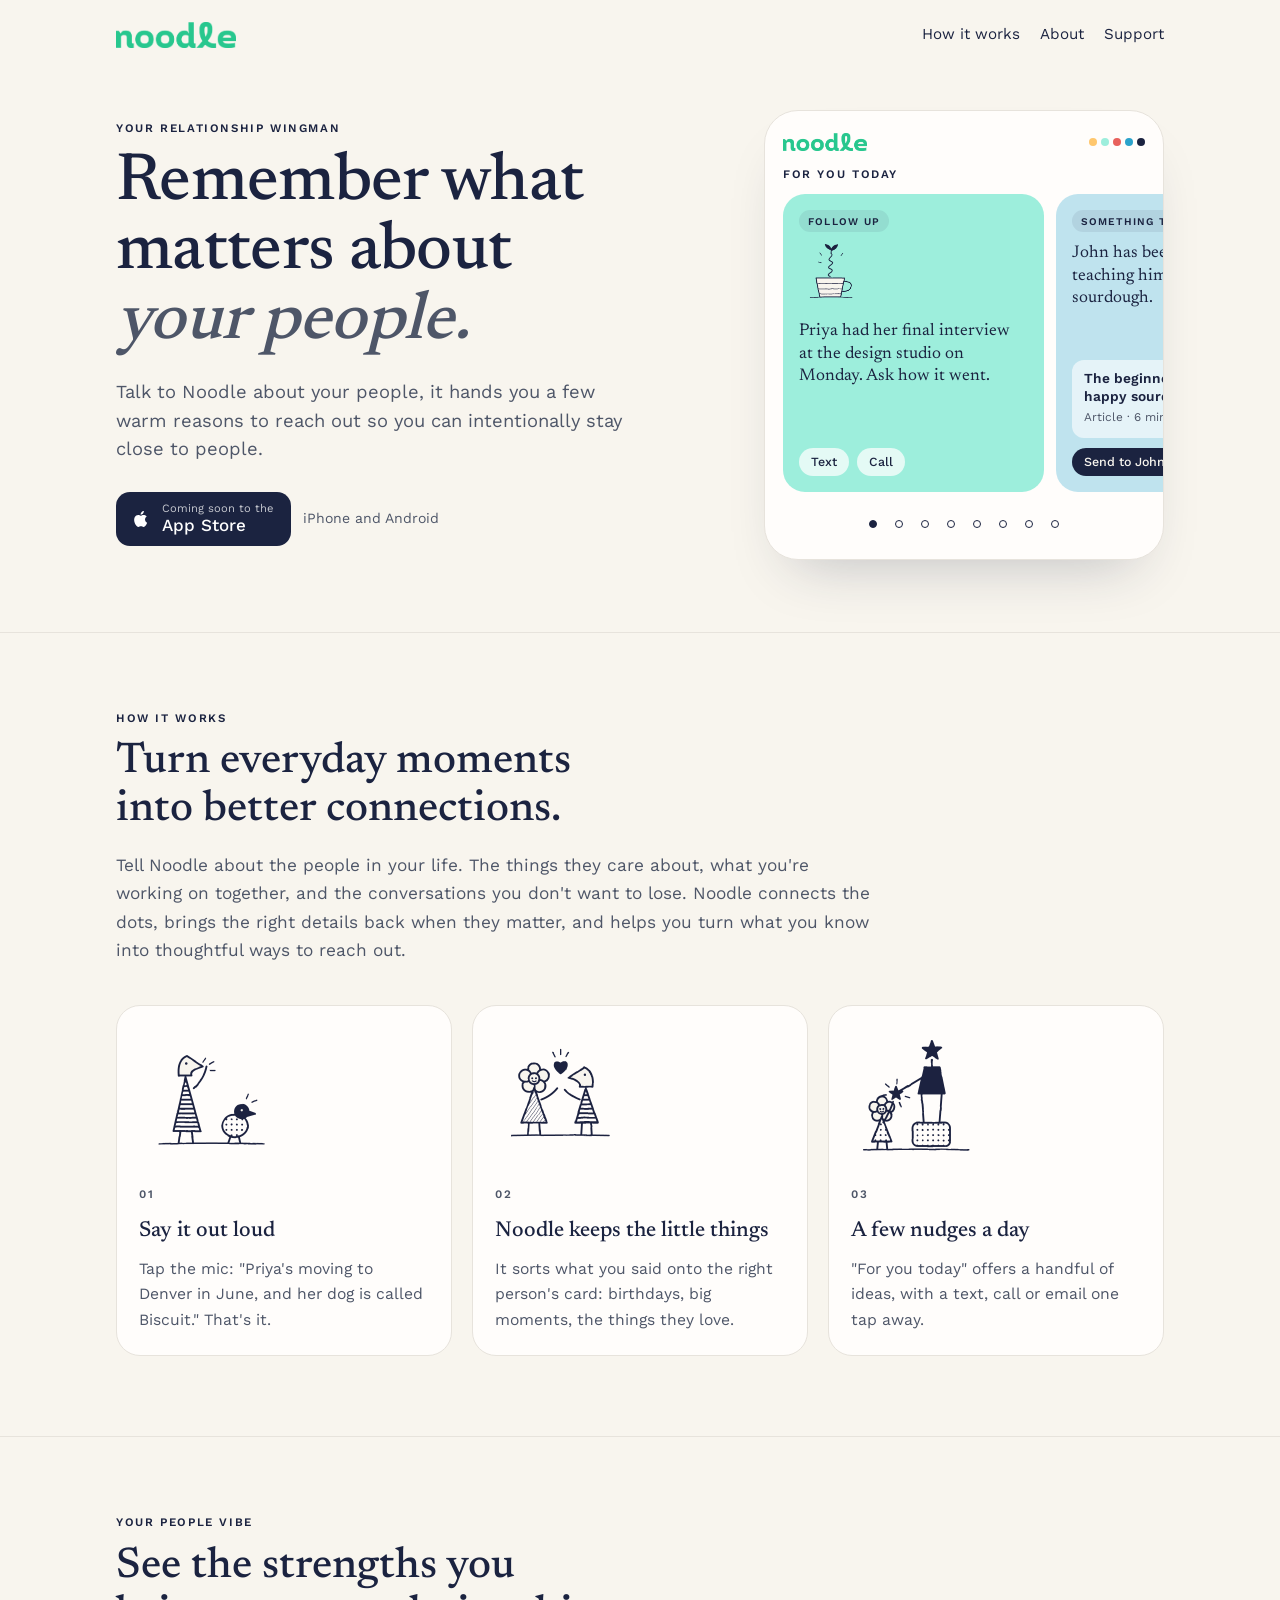
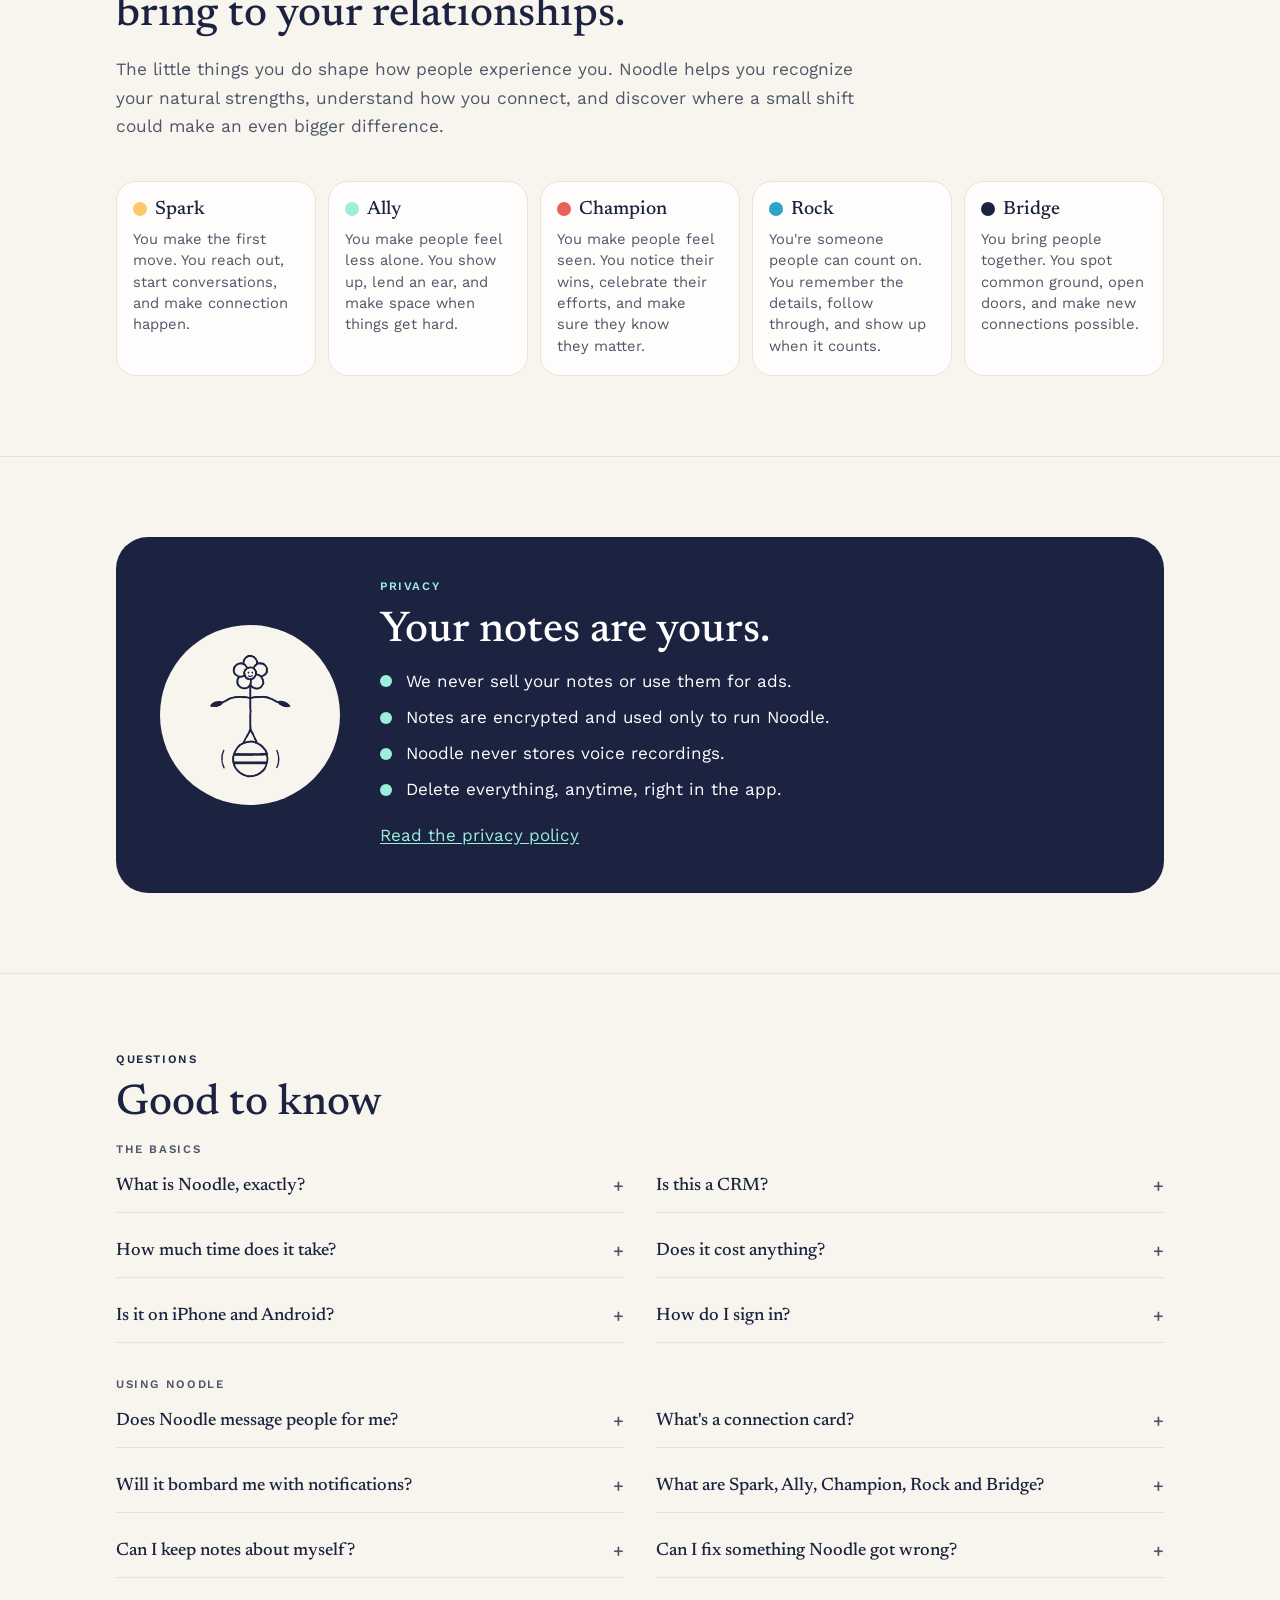
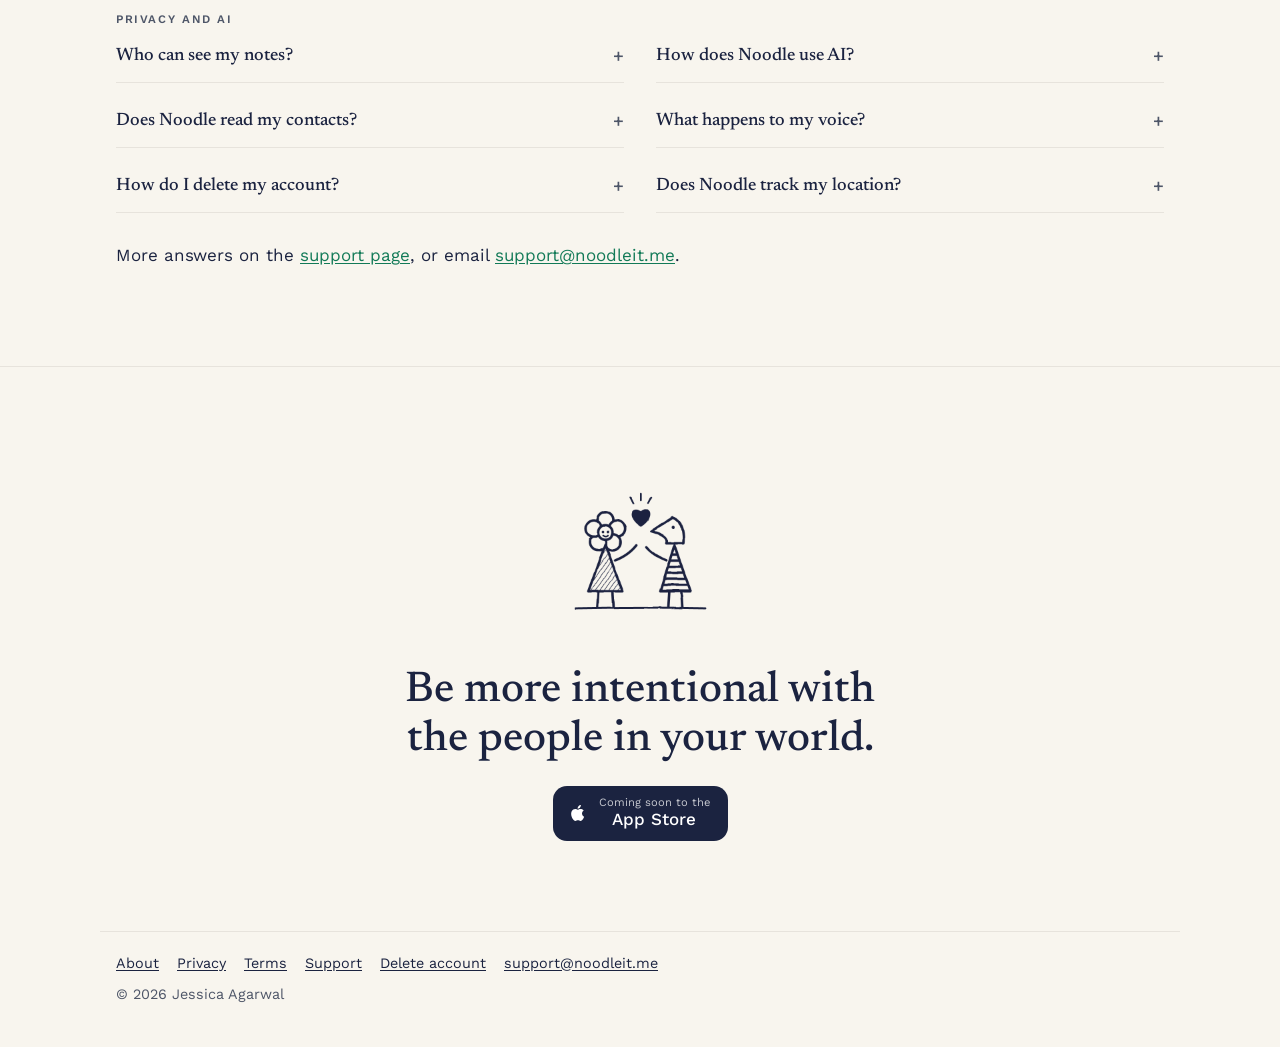
==== commit 59099dd3: "fix(home): simple outline/filled carousel dots, larger looser connection photos, versioned styleshee" ====
--- a/index.html
+++ b/index.html
@@ -213,7 +213,7 @@
 <link rel="icon" href="/favicon.png">
 <link rel="apple-touch-icon" href="/apple-touch-icon.png">
 <link rel="preload" href="/fonts/Newsreader-Regular.ttf" as="font" type="font/ttf" crossorigin>
-<link rel="stylesheet" href="/style.css">
+<link rel="stylesheet" href="/style.css?v=3">
 </head>
 <body class="home">
 
@@ -304,10 +304,7 @@
         </div>
       </div>
       </div>
-      <div class="deck-nav">
-        <div class="pips" id="pips"></div>
-        <button type="button" class="next" id="next" aria-label="Next example"><svg viewBox="0 0 24 24" fill="none" stroke="currentColor" stroke-width="2" stroke-linecap="round" stroke-linejoin="round" aria-hidden="true"><path d="M9 5l7 7-7 7"/></svg></button>
-      </div>
+      <div class="pips" id="pips"></div>
     </div>
   </section>
 </div>
@@ -430,9 +427,9 @@
   <p>&copy; 2026 Jessica Agarwal</p>
 </footer>
 <script>
-// Example cards: rotate slowly, and let people step through with the arrow, the dots, or a swipe.
+// Example cards: rotate slowly, and let people step through with the dots or a swipe.
 (function () {
-  var deck = document.getElementById("deck"), pipsEl = document.getElementById("pips"), next = document.getElementById("next");
+  var deck = document.getElementById("deck"), pipsEl = document.getElementById("pips");
   if (!deck) return;
   var cards = Array.prototype.slice.call(deck.children), n = cards.length, at = 0, busy = false, paused = false, lastMove = 0;
   cards.forEach(function (c, i) { c.dataset.i = i; });
@@ -464,7 +461,6 @@
     };
     if (slow === "0s") finish(); else setTimeout(finish, parseFloat(slow) * 1000 + 30);
   }
-  next.addEventListener("click", function () { go(1); });
   var mock = deck.closest(".mock"), x0 = null;
   mock.addEventListener("mouseenter", function () { paused = true; });
   mock.addEventListener("mouseleave", function () { paused = false; });
--- a/style.css
+++ b/style.css
@@ -88,18 +88,13 @@
 .c .acts .send{background:var(--navy);color:var(--ground)}
 .c .acts .ic{background:none;padding:4px;display:grid}
 .c .acts .ic svg{width:17px;height:17px;opacity:.7}
-/* Carousel controls: one dot per example + a next arrow */
-.c.link img.av{width:46px;height:46px;margin:0;border-radius:50%;object-fit:cover}
-.deck-nav{display:flex;align-items:center;justify-content:center;gap:14px;margin-top:18px}
-.pips{display:flex;gap:2px}
-.pips button{width:20px;height:20px;padding:0;border:0;background:none;cursor:pointer;display:grid;place-items:center}
-.pips button::before{content:"";width:7px;height:7px;border-radius:50%;background:var(--line);transition:background .3s,transform .3s}
-.pips button[aria-current="true"]::before{background:var(--navy);transform:scale(1.15)}
-.next{width:34px;height:34px;border-radius:50%;border:1px solid var(--line);background:var(--card);color:var(--navy);
-  display:grid;place-items:center;cursor:pointer;padding:0}
-.next:hover{background:var(--ground)}
-.next svg{width:16px;height:16px}
-.pips button:focus-visible,.next:focus-visible{outline:2px solid var(--navy);outline-offset:2px;border-radius:50%}
+/* Carousel dots: outline circles, the current one filled */
+.c.link img.av{width:64px;height:64px;margin:0;border-radius:50%;object-fit:cover}
+.pips{display:flex;justify-content:center;gap:4px;margin-top:20px}
+.pips button{width:22px;height:22px;padding:0;border:0;background:none;cursor:pointer;display:grid;place-items:center;-webkit-appearance:none;appearance:none}
+.pips button::before{content:"";width:8px;height:8px;border-radius:50%;box-sizing:border-box;border:1.5px solid var(--navy);background:transparent;transition:background .3s}
+.pips button[aria-current="true"]::before{background:var(--navy)}
+.pips button:focus-visible{outline:2px solid var(--navy);outline-offset:1px;border-radius:50%}
 
 .band{padding:80px 0;border-top:1px solid var(--line)}
 .band h2{font-size:clamp(1.9rem,3.6vw,2.7rem);line-height:1.12;margin:0 0 16px;max-width:20em;text-wrap:balance}
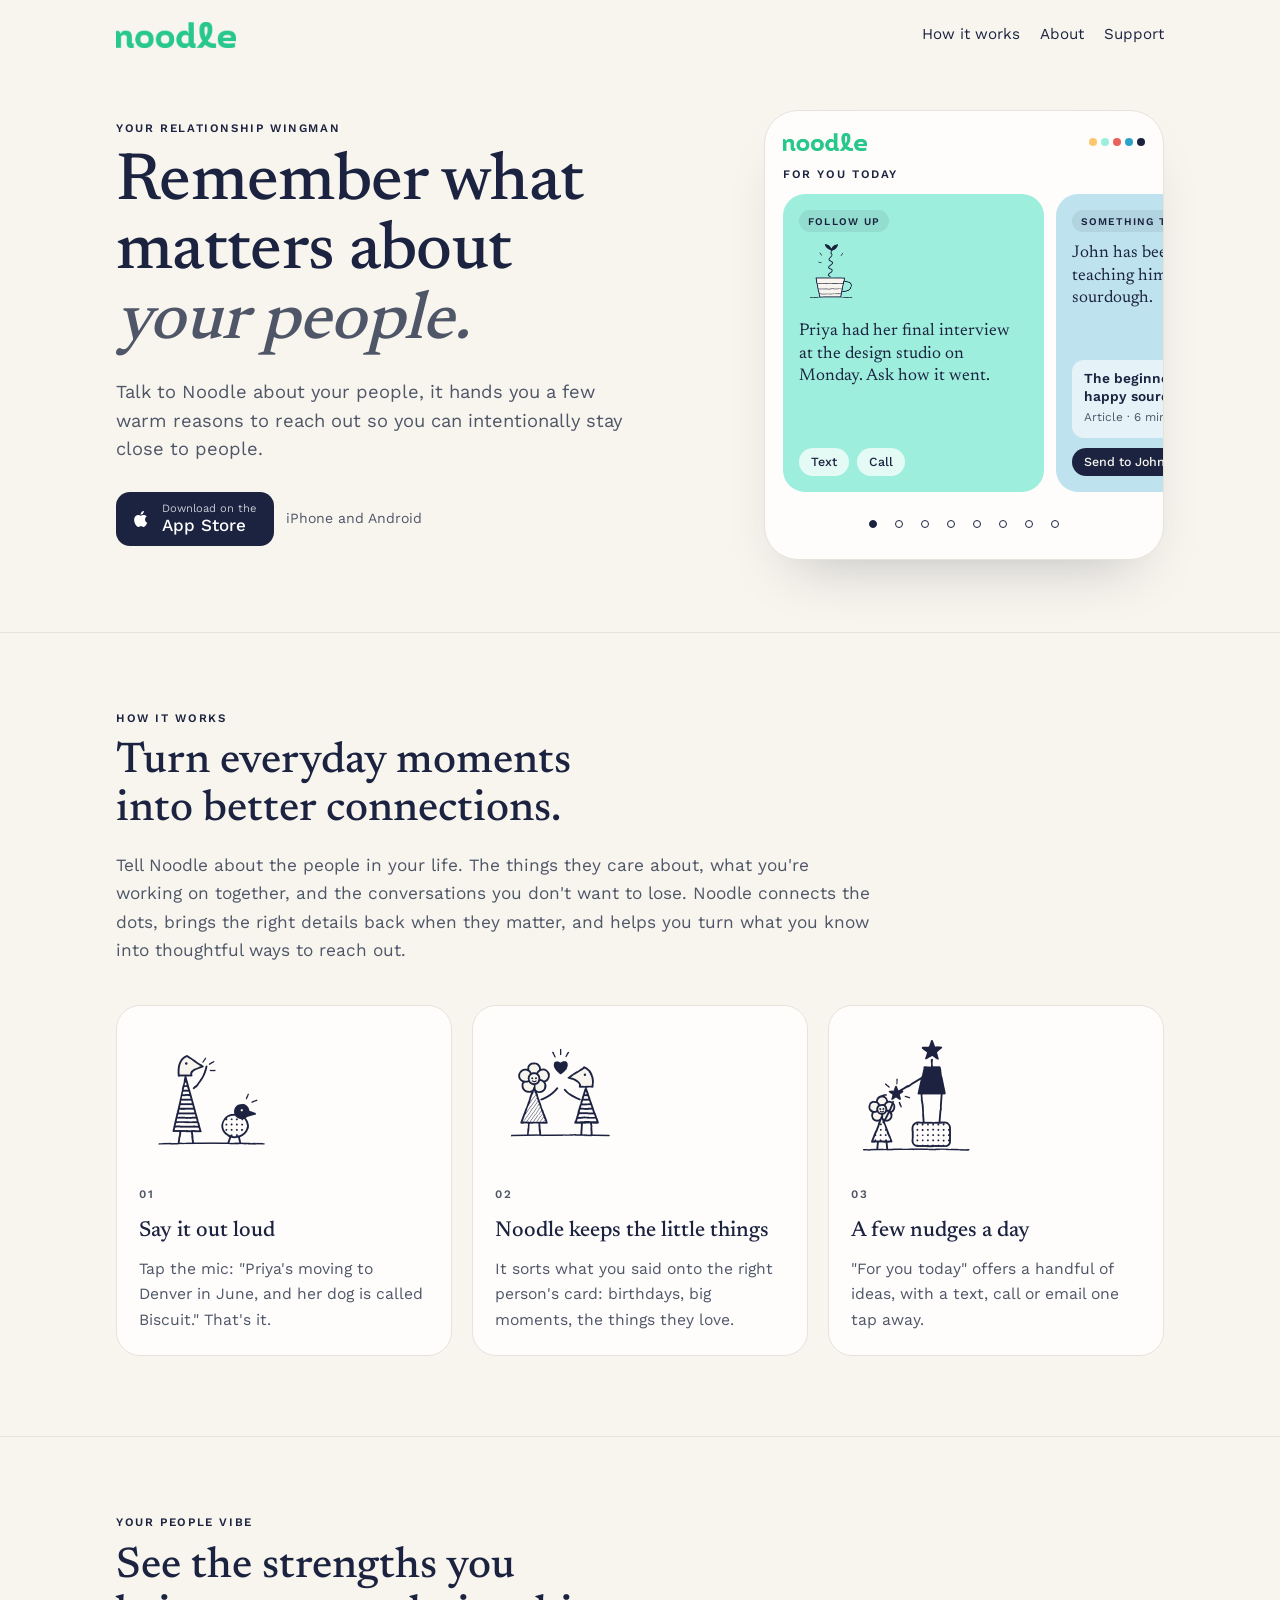
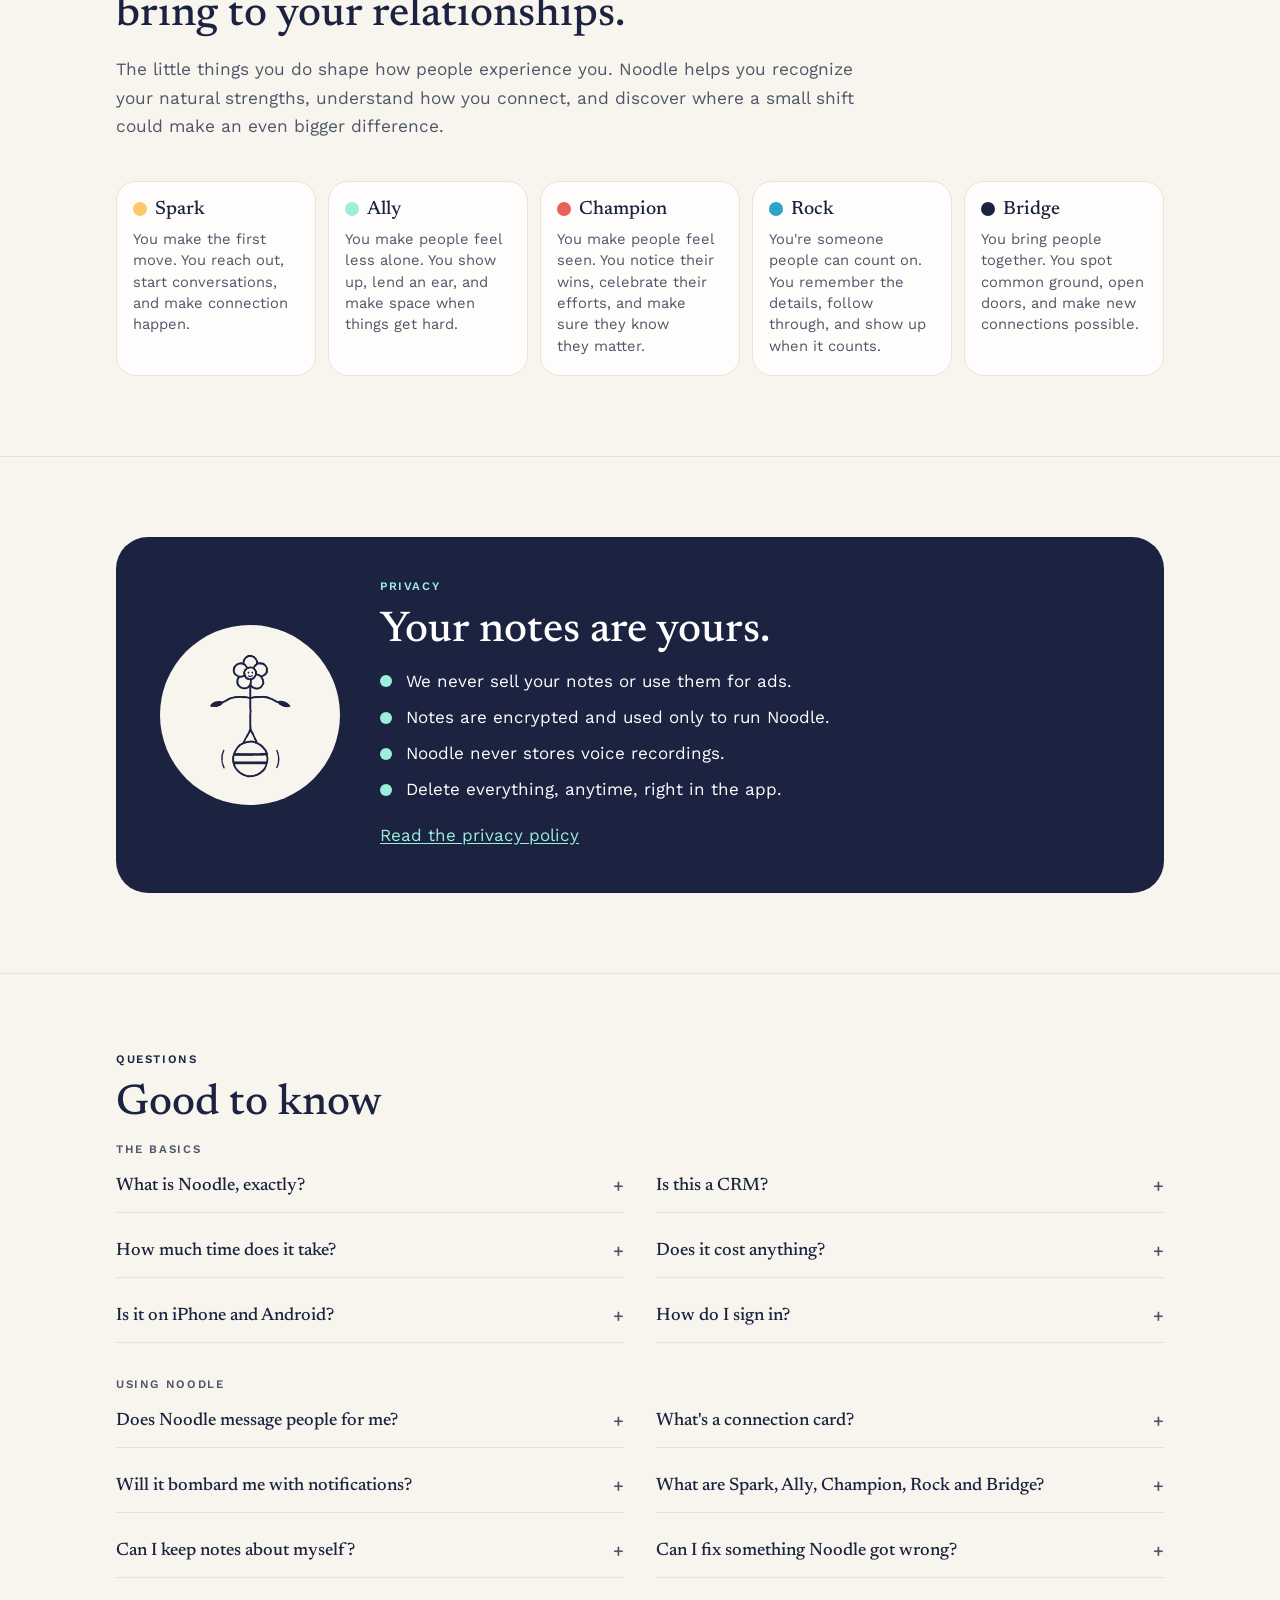
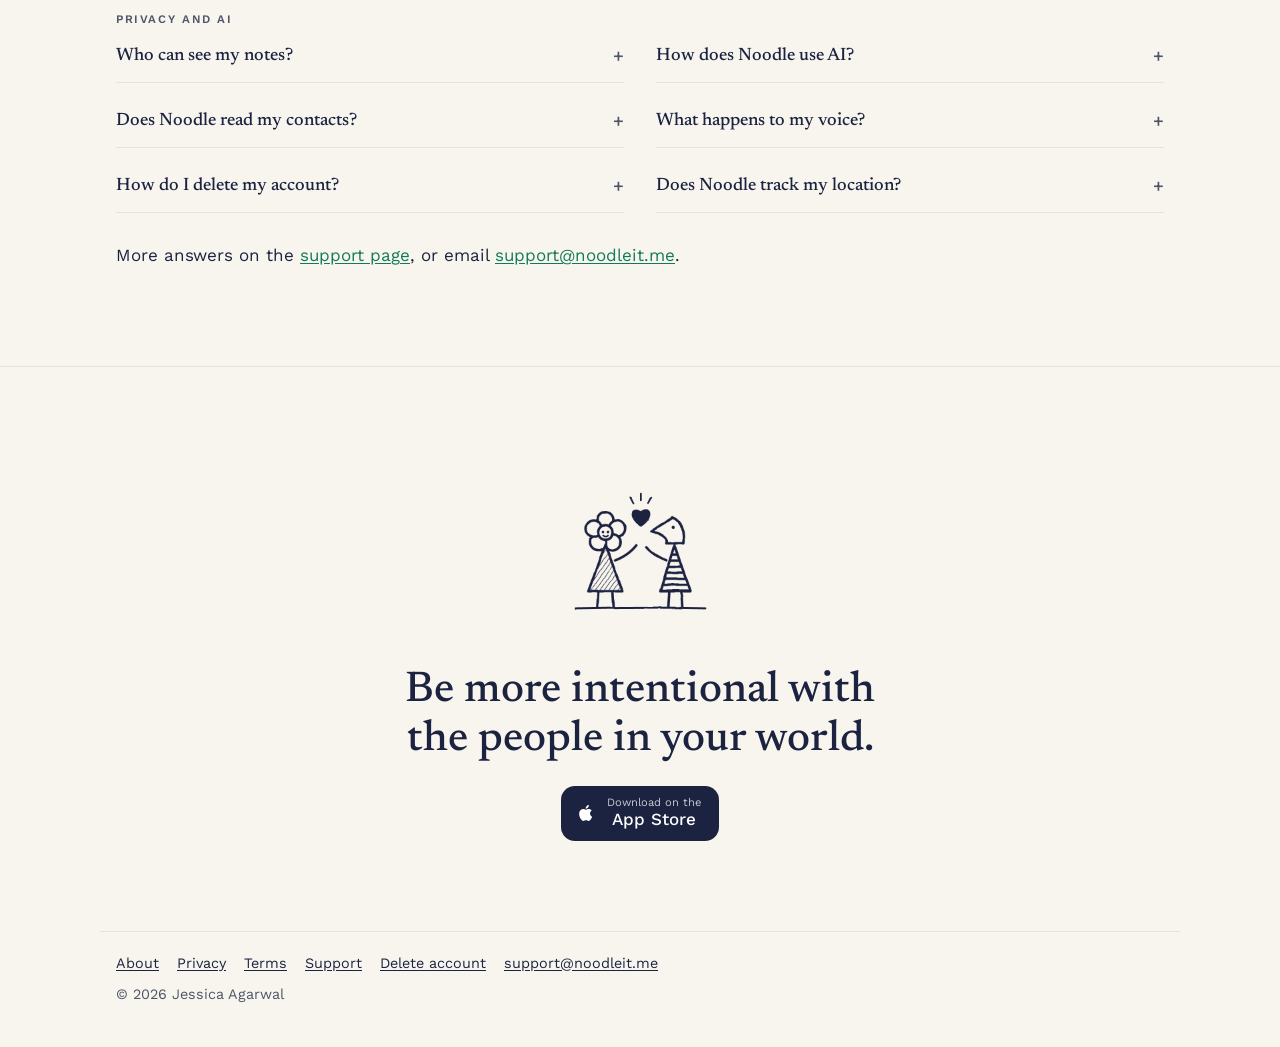
==== commit 118a7065: "Live App Store link on both buttons, Smart App Banner, FAQ points to the App Store Co-Authored-By: C" ====
--- a/index.html
+++ b/index.html
@@ -7,6 +7,7 @@
 <title>Noodle: remember what matters about your people</title>
 <meta name="description" content="Noodle is your relationship wingman. Talk to it about your people and it remembers the little things, then hands you a few warm reasons to reach out each day.">
 <link rel="canonical" href="https://noodleit.me/">
+<meta name="apple-itunes-app" content="app-id=6796174954">
 <meta property="og:type" content="website">
 <meta property="og:site_name" content="Noodle">
 <meta property="og:url" content="https://noodleit.me/">
@@ -98,7 +99,7 @@
      "name": "Is it on iPhone and Android?",
      "acceptedAnswer": {
       "@type": "Answer",
-      "text": "Both. The iPhone app is coming soon to the App Store."
+      "text": "Both. Get the iPhone app on the App Store."
      }
     },
     {
@@ -236,11 +237,9 @@
       <h1>Remember what matters about <em>your people.</em></h1>
       <p class="lede">Talk to Noodle about your people, it hands you a few warm reasons to reach out so you can intentionally stay close to people.</p>
       <div class="get">
-        <!-- Swap for the official App Store badge + link after approval -->
-        <span class="store soon" aria-label="Coming soon to the App Store">
+        <a class="store" href="https://apps.apple.com/us/app/noodle-app/id6796174954" aria-label="Download Noodle on the App Store">
           <svg viewBox="0 0 24 24" fill="#fff" aria-hidden="true"><path d="M16.37 12.6c-.02-2.2 1.8-3.26 1.88-3.31-1.03-1.5-2.62-1.7-3.18-1.73-1.35-.14-2.64.8-3.33.8-.69 0-1.74-.78-2.86-.76-1.47.02-2.83.86-3.59 2.17-1.53 2.66-.39 6.6 1.1 8.75.73 1.05 1.6 2.24 2.73 2.2 1.1-.05 1.51-.71 2.84-.71 1.32 0 1.7.71 2.86.69 1.18-.02 1.93-1.07 2.65-2.13.84-1.22 1.18-2.4 1.2-2.47-.03-.01-2.3-.88-2.3-3.5ZM14.2 6.13c.6-.73 1.01-1.75.9-2.76-.87.04-1.92.58-2.54 1.31-.56.64-1.05 1.68-.92 2.67.97.08 1.96-.49 2.56-1.22Z"/></svg>
-          <span><small>Coming soon to the</small>App Store</span>
-        </span>
+          <span><small>Download on the</small>App Store</span></a>
         <span class="note">iPhone and Android</span>
       </div>
     </div>
@@ -381,7 +380,7 @@
     <details><summary>Is this a CRM?</summary><p>No. There are no fields to fill in, pipelines or follow-up quotas. Noodle is built for friends, family and the colleagues you actually care about, and it works from the way you'd naturally talk about them.</p></details>
     <details><summary>How much time does it take?</summary><p>A few seconds after you see someone, and a minute or two a day if you want to act on an idea. Noodle shows a handful of cards each day, not an inbox to clear.</p></details>
     <details><summary>Does it cost anything?</summary><p>No. Noodle has no paid features or in-app purchases right now.</p></details>
-    <details><summary>Is it on iPhone and Android?</summary><p>Both. The iPhone app is coming soon to the App Store.</p></details>
+    <details><summary>Is it on iPhone and Android?</summary><p>Both. Get the iPhone app on the <a href="https://apps.apple.com/us/app/noodle-app/id6796174954">App Store</a>.</p></details>
     <details><summary>How do I sign in?</summary><p>Enter your email and Noodle sends you a one-time code. No password to remember.</p></details>
   </div>
 
@@ -413,10 +412,9 @@
   <img src="/img/friends.png" alt="" width="600" height="600">
   <h2>Be more intentional with the people in your world.</h2>
   <div class="get">
-    <span class="store soon" aria-label="Coming soon to the App Store">
+    <a class="store" href="https://apps.apple.com/us/app/noodle-app/id6796174954" aria-label="Download Noodle on the App Store">
       <svg viewBox="0 0 24 24" fill="#fff" aria-hidden="true"><path d="M16.37 12.6c-.02-2.2 1.8-3.26 1.88-3.31-1.03-1.5-2.62-1.7-3.18-1.73-1.35-.14-2.64.8-3.33.8-.69 0-1.74-.78-2.86-.76-1.47.02-2.83.86-3.59 2.17-1.53 2.66-.39 6.6 1.1 8.75.73 1.05 1.6 2.24 2.73 2.2 1.1-.05 1.51-.71 2.84-.71 1.32 0 1.7.71 2.86.69 1.18-.02 1.93-1.07 2.65-2.13.84-1.22 1.18-2.4 1.2-2.47-.03-.01-2.3-.88-2.3-3.5ZM14.2 6.13c.6-.73 1.01-1.75.9-2.76-.87.04-1.92.58-2.54 1.31-.56.64-1.05 1.68-.92 2.67.97.08 1.96-.49 2.56-1.22Z"/></svg>
-      <span><small>Coming soon to the</small>App Store</span>
-    </span>
+      <span><small>Download on the</small>App Store</span></a>
   </div>
 </div>
 </section>
